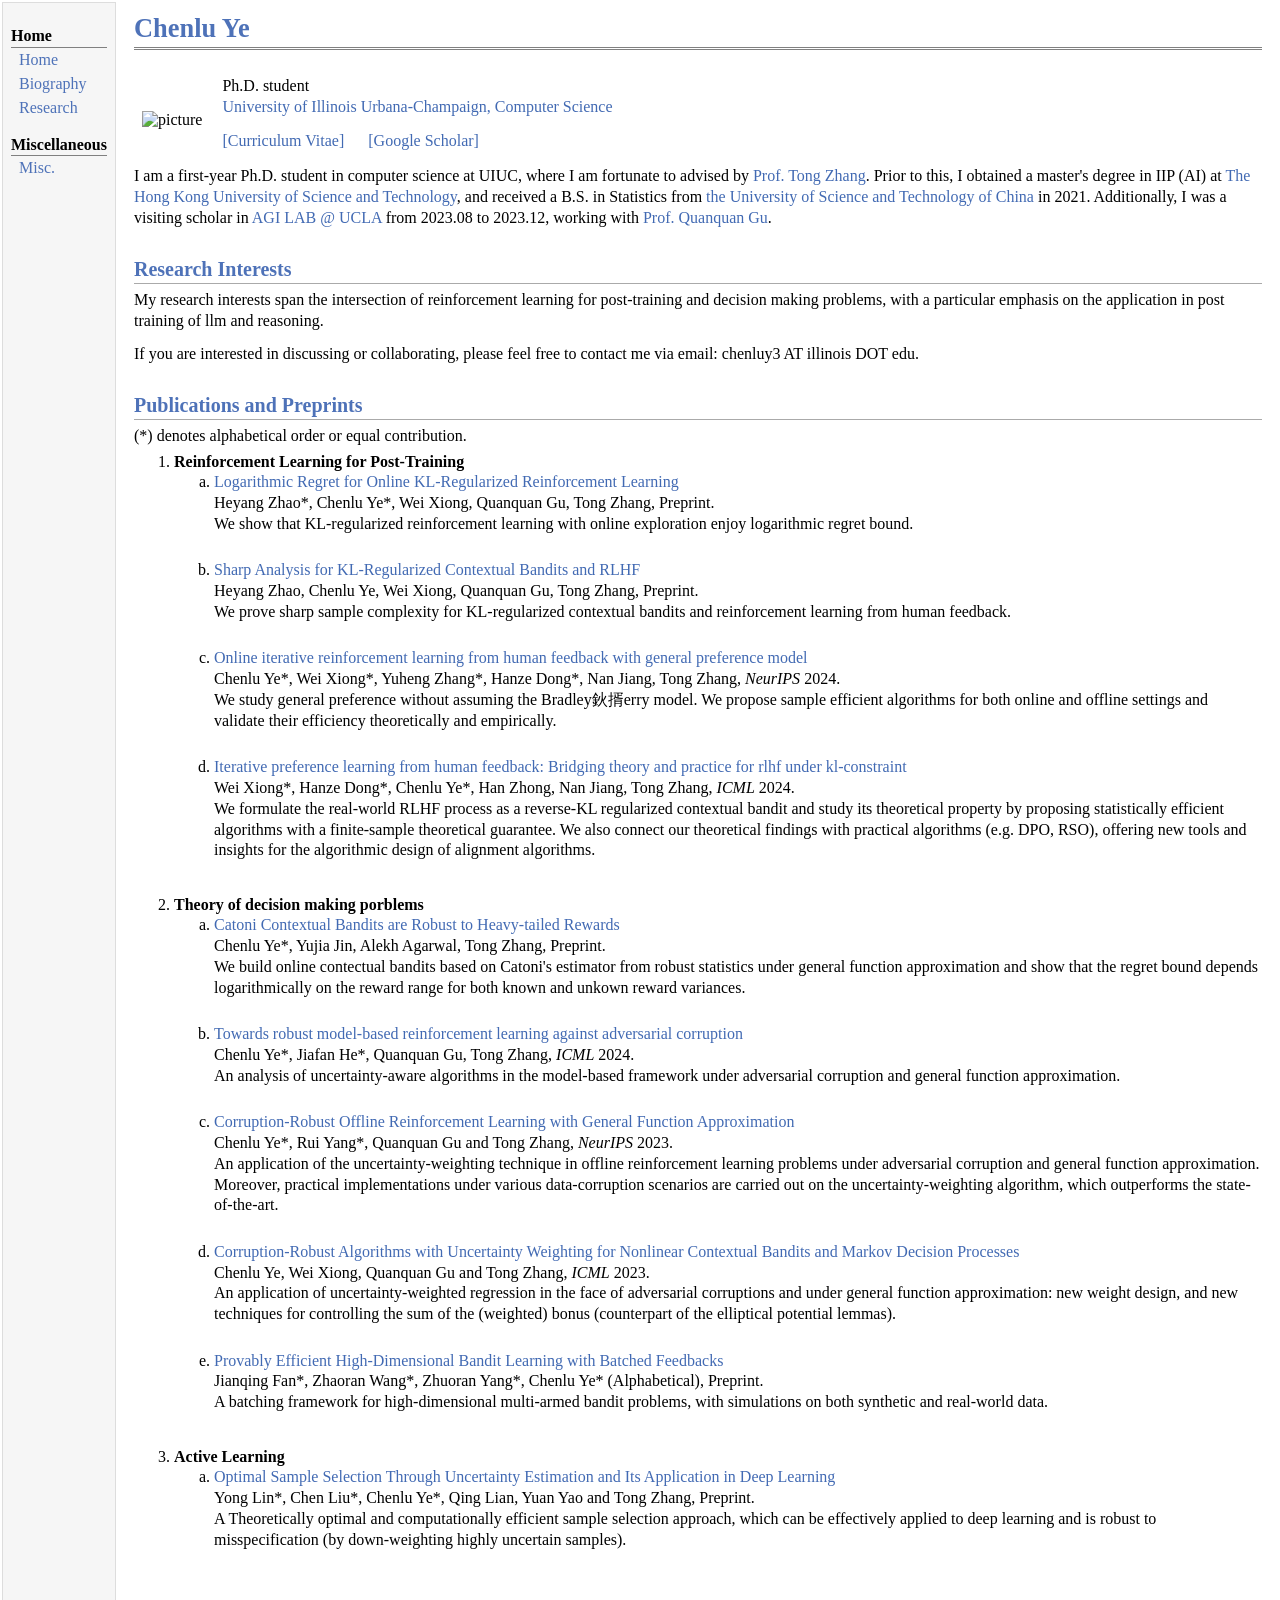
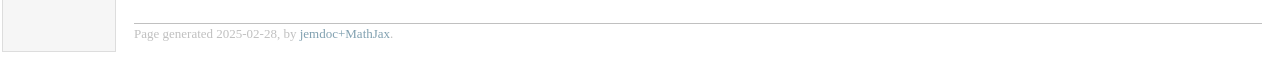
==== index.html @ 675229ad "Add files via upload" ====
<!DOCTYPE html PUBLIC "-//W3C//DTD XHTML 1.1//EN"
  "http://www.w3.org/TR/xhtml11/DTD/xhtml11.dtd">
<html xmlns="http://www.w3.org/1999/xhtml" xml:lang="en">
<head>
<meta name="generator" content="jemdoc, see http://jemdoc.jaboc.net/" />
<meta http-equiv="Content-Type" content="text/html;charset=GBK" />
<link rel="stylesheet" href="jemdoc.css" type="text/css" />
<title>Chenlu Ye</title>
</head>
<body>
<table summary="Table for page layout." id="tlayout">
<tr valign="top">
<td id="layout-menu">
<div class="menu-category">Home</div>
<div class="menu-item"><a href="index.html">Home</a></div>
<div class="menu-item"><a href="Bio.html">Biography</a></div>
<div class="menu-item"><a href="research.html">Research</a></div>
<div class="menu-category">Miscellaneous</div>
<div class="menu-item"><a href="Miscellaneous.html">Misc.</a></div>
</td>
<td id="layout-content">
<div id="toptitle">
<h1>Chenlu Ye</h1>
</div>
<table class="imgtable"><tr><td>
<img src="photo_ycl.jpeg" alt="picture" width="250px" height="250px" />&nbsp;</td>
<td align="left"><p>Ph.D. student<br />
<a href="https://siebelschool.illinois.edu/" target=&ldquo;blank&rdquo;>University of Illinois Urbana-Champaign, Computer Science</a><br /></p>
<p><a href="cv.pdf" onclick="javascript:urchinTracker('/downloads/cv.pdf');">[Curriculum Vitae]</a> &nbsp;&nbsp;&nbsp;&nbsp; <a href="https://scholar.google.com/citations?user=c8yK5XsAAAAJ&amp;hl=en" target=&ldquo;blank&rdquo;>[Google Scholar]</a></p>
</td></tr></table>
<p>I am a first-year Ph.D. student in computer science at UIUC, where I am fortunate to advised by <a href="http://tongzhang-ml.org/" target=&ldquo;blank&rdquo;>Prof. Tong Zhang</a>. Prior to this, I obtained a master's degree in IIP (AI) at <a href="https://hkust.edu.hk/" target=&ldquo;blank&rdquo;>The Hong Kong University of Science and Technology</a>, and received a B.S. in Statistics from <a href="https://en.ustc.edu.cn/" target=&ldquo;blank&rdquo;>the University of Science and Technology of China</a> in 2021. Additionally, I was a visiting scholar in <a href="https://www.uclaml.org/" target=&ldquo;blank&rdquo;>AGI LAB @ UCLA</a> from 2023.08 to 2023.12, working with <a href="https://web.cs.ucla.edu/~qgu/" target=&ldquo;blank&rdquo;>Prof. Quanquan Gu</a>.</p>
<h2>Research Interests</h2>
<p>My research interests span the intersection of reinforcement learning for post-training and decision making problems, with a particular emphasis on the application in post training of llm and reasoning.<br /></p>
<p>If you are interested in discussing or collaborating, please feel free to contact me via email: chenluy3 AT illinois DOT edu.</p>
<h2>Publications and Preprints</h2>
<p>(*) denotes alphabetical order or equal contribution.</p>
<ol>
<li><p><b>Reinforcement Learning for Post-Training</b></p>
<ol>
<li><p><a href="https://arxiv.org/pdf/2502.07460" target=&ldquo;blank&rdquo;>Logarithmic Regret for Online KL-Regularized Reinforcement Learning</a> <br />
Heyang Zhao*, Chenlu Ye*, Wei Xiong, Quanquan Gu, Tong Zhang, Preprint.<br /> 
We show that KL-regularized reinforcement learning with online exploration enjoy logarithmic regret bound. <br /><br /></p>
</li>
<li><p><a href="https://arxiv.org/pdf/2411.04625" target=&ldquo;blank&rdquo;>Sharp Analysis for KL-Regularized Contextual Bandits and RLHF</a> <br />
Heyang Zhao, Chenlu Ye, Wei Xiong, Quanquan Gu, Tong Zhang, Preprint.<br /> 
We prove sharp sample complexity for KL-regularized contextual bandits and reinforcement learning from human feedback. <br /><br /></p>
</li>
<li><p><a href="https://arxiv.org/abs/2402.07314" target=&ldquo;blank&rdquo;>Online iterative reinforcement learning from human feedback with general preference model</a> <br />
Chenlu Ye*, Wei Xiong*, Yuheng Zhang*, Hanze Dong*, Nan Jiang, Tong Zhang, <i>NeurIPS</i> 2024.<br /> 
We study general preference without assuming the Bradley–Terry model. We propose sample efficient algorithms for both online and offline settings and validate their
efficiency theoretically and empirically. <br /><br /></p>
</li>
<li><p><a href="https://arxiv.org/abs/2312.11456" target=&ldquo;blank&rdquo;>Iterative preference learning from human feedback: Bridging theory and practice for rlhf under kl-constraint</a> <br />
Wei Xiong*, Hanze Dong*, Chenlu Ye*, Han Zhong, Nan Jiang, Tong Zhang, <i>ICML</i> 2024.<br /> 
We formulate the real-world RLHF process as a reverse-KL regularized contextual bandit and study its theoretical property by proposing statistically efficient algorithms with 									
a finite-sample theoretical guarantee. We also connect our theoretical findings with practical algorithms (e.g. DPO, RSO), offering new tools and insights for the algorithmic 	
design of alignment algorithms.<br /><br /></p>
</li></ol>
</li>
<li><p><b>Theory of decision making porblems</b></p>
<ol>
<li><p><a href="https://arxiv.org/pdf/2502.02486" target=&ldquo;blank&rdquo;>Catoni Contextual Bandits are Robust to Heavy-tailed Rewards</a> <br />
Chenlu Ye*, Yujia Jin, Alekh Agarwal, Tong Zhang, Preprint.<br /> 
We build online contectual bandits based on Catoni's estimator from robust statistics under general function approximation and show that the regret bound depends 
logarithmically on the reward range for both known and unkown reward variances.<br /><br /></p>
</li>
<li><p><a href="https://arxiv.org/abs/2402.08991" target=&ldquo;blank&rdquo;>Towards robust model-based reinforcement learning against adversarial corruption</a> <br />
Chenlu Ye*, Jiafan He*, Quanquan Gu, Tong Zhang, <i>ICML</i> 2024.<br /> 
An analysis of uncertainty-aware algorithms in the model-based framework under adversarial corruption and general function approximation.<br /><br /></p>
</li>
<li><p><a href="https://arxiv.org/abs/2310.14550" target=&ldquo;blank&rdquo;>Corruption-Robust Offline Reinforcement Learning with General Function Approximation</a> <br />
Chenlu Ye*, Rui Yang*, Quanquan Gu and Tong Zhang, <i>NeurIPS</i> 2023.<br /> 
An application of the uncertainty-weighting technique in offline reinforcement learning problems under adversarial corruption and general function approximation. Moreover, 	
practical implementations under various data-corruption scenarios are carried out on the uncertainty-weighting algorithm, which outperforms the state-of-the-art.<br /><br /></p>
</li>
<li><p><a href="https://arxiv.org/abs/2212.05949" target=&ldquo;blank&rdquo;>Corruption-Robust Algorithms with Uncertainty Weighting for Nonlinear Contextual Bandits and Markov Decision Processes</a> <br />
Chenlu Ye, Wei Xiong, Quanquan Gu and Tong Zhang, <i>ICML</i> 2023.<br /> 
An application of uncertainty-weighted regression in the face of adversarial corruptions and under general function approximation: new weight design, and new techniques for 	
controlling the sum of the (weighted) bonus (counterpart of the elliptical potential lemmas).<br /><br /></p>
</li>
<li><p><a href="https://arxiv.org/abs/2311.13180" target=&ldquo;blank&rdquo;>Provably Efficient High-Dimensional Bandit Learning with Batched Feedbacks</a> <br />
Jianqing Fan*, Zhaoran Wang*, Zhuoran Yang*, Chenlu Ye* (Alphabetical), Preprint.<br /> 
A batching framework for high-dimensional multi-armed bandit problems, with simulations on both synthetic and real-world data.<br /><br /></p>
</li></ol>
</li>
<li><p><b>Active Learning</b></p>
<ol>
<li><p><a href="https://arxiv.org/abs/2309.02476" target=&ldquo;blank&rdquo;>Optimal Sample Selection Through Uncertainty Estimation and Its Application in Deep Learning</a> <br />
Yong Lin*, Chen Liu*, Chenlu Ye*, Qing Lian, Yuan Yao and Tong Zhang, Preprint.<br /> 
A Theoretically optimal and computationally efficient sample selection approach, which can be effectively applied to deep learning and is robust to misspecification (by
down-weighting highly uncertain samples).<br /><br /></p>
</li>
</ol>

</li>
</ol>
<div id="footer">
<div id="footer-text">
Page generated 2025-02-28, by <a href="https://github.com/wsshin/jemdoc_mathjax" target="blank">jemdoc+MathJax</a>.
</div>
</div>
</td>
</tr>
</table>
</body>
</html>
---- jemdoc.css ----
/* Default css file for jemdoc. */

table#tlayout {
    border: none;
    border-collapse: separate;
    background: white;
}

body {
	background: white;
	font-family: Georgia, serif;
	padding-bottom: 8px;
	margin: 0;
}

#layout-menu {
	background: #f6f6f6;
	border: 1px solid #dddddd;
	padding-top: 0.5em;
	padding-left: 8px;
	padding-right: 8px;
	font-size: 1.0em;
	width: auto;
	white-space: nowrap;
    text-align: left;
    vertical-align: top;
}

#layout-menu td {
	background: #f4f4f4;
    vertical-align: top;
}

#layout-content {
	padding-top: 0.0em;
	padding-left: 1.0em;
	padding-right: 1.0em;
    border: none;
    background: white;
    text-align: left;
    vertical-align: top;
}

#layout-menu a {
	line-height: 1.5em;
	margin-left: 0.5em;
}

tt {
    background: #ffffdd;
}

pre, tt {
	font-size: 90%;
	font-family: monaco, monospace;
}

a, a > tt {
	color: #426ab3;
	text-decoration: none;
}

a:hover {
	border-bottom: 1px gray dotted;
}

#layout-menu a.current:link, #layout-menu a.current:visited {
	color: #444693;
	border-bottom: 1px gray solid;
}
#layout-menu a:link, #layout-menu a:visited, #layout-menu a:hover {
	color: #4e72b8;
	text-decoration: none;
}
#layout-menu a:hover {
	text-decoration: none;
}

div.menu-category {
	border-bottom: 1px solid gray;
	margin-top: 0.8em;
	padding-top: 0.2em;
	padding-bottom: 0.1em;
	font-weight: bold;
}

div.menu-item {
	padding-left: 16px;
	text-indent: -16px;
}

div#toptitle {
	padding-bottom: 0.2em;
	margin-bottom: 1.5em;
	border-bottom: 3px double gray;
}

/* Reduce space if we begin the page with a title. */
div#toptitle + h2, div#toptitle + h3 {
	margin-top: -0.7em;
}

div#subtitle {
	margin-top: 0.0em;
	margin-bottom: 0.0em;
	padding-top: 0em;
	padding-bottom: 0.1em;
}

em {
	font-style: italic;
}

strong {
	font-weight: bold;
}


h1, h2, h3 {
	color: #4e72b8;
	margin-top: 0.7em;
	margin-bottom: 0.3em;
	padding-bottom: 0.2em;
	line-height: 1.0;
	padding-top: 0.5em;
	border-bottom: 1px solid #aaaaaa;
}

h1 {
	font-size: 165%;
}

h2 {
	padding-top: 0.8em;
	font-size: 125%;
}

h2 + h3 {
    padding-top: 0.2em;
}

h3 {
	font-size: 110%;
	border-bottom: none;
}

p {
	margin-top: 0.0em;
	margin-bottom: 0.8em;
	padding: 0;
	line-height: 1.3;
}

pre {
	padding: 0;
	margin: 0;
}

div#footer {
	font-size: small;
	border-top: 1px solid #c0c0c0;
	padding-top: 0.1em;
	margin-top: 4.0em;
	color: #c0c0c0;
}

div#footer a {
	color: #80a0b0;
}

div#footer-text {
	float: left;
	padding-bottom: 8px;
}

ul, ol, dl {
	margin-top: 0.2em;
	padding-top: 0;
	margin-bottom: 0.8em;
}

dt {
	margin-top: 0.5em;
	margin-bottom: 0;
}

dl {
	margin-left: 20px;
}

dd {
	color: #222222;
}

dd > *:first-child {
	margin-top: 0;
}

ul {
	list-style-position: outside;
	list-style-type: square;
}

p + ul, p + ol {
	margin-top: -0.5em;
}

li ul, li ol {
	margin-top: -0.3em;
}

ol {
	list-style-position: outside;
	list-style-type: decimal;
}

li p, dd p {
	margin-bottom: 0.3em;
}


ol ol {
	list-style-type: lower-alpha;
}

ol ol ol {
	list-style-type: lower-roman;
}

p + div.codeblock {
	margin-top: -0.6em;
}

div.codeblock, div.infoblock {
	margin-right: 0%;
	margin-top: 1.2em;
	margin-bottom: 1.3em;
}

div.blocktitle {
	font-weight: bold;
	color: #c63c26;
	margin-top: 1.2em;
	margin-bottom: 0.1em;
}

div.blockcontent {
	border: 1px solid silver;
	padding: 0.3em 0.5em;
}

div.infoblock > div.blockcontent {
	background: #ffffee;
}

div.blockcontent p + ul, div.blockcontent p + ol {
	margin-top: 0.4em;
}

div.infoblock p {
	margin-bottom: 0em;
}

div.infoblock li p, div.infoblock dd p {
	margin-bottom: 0.5em;
}

div.infoblock p + p {
	margin-top: 0.8em;
}

div.codeblock > div.blockcontent {
	background: #f6f6f6;
}

span.pycommand {
	color: #000070;
}

span.statement {
	color: #008800;
}
span.builtin {
	color: #000088;
}
span.special {
	color: #990000;
}
span.operator {
	color: #880000;
}
span.error {
	color: #aa0000;
}
span.comment, span.comment > *, span.string, span.string > * {
	color: #606060;
}

@media print {
	#layout-menu { display: none; }
}

#fwtitle {
	margin: 2px;
}

#fwtitle #toptitle {
	padding-left: 0.5em;
	margin-bottom: 0.5em;
}

#layout-content h1:first-child, #layout-content h2:first-child, #layout-content h3:first-child {
	margin-top: -0.7em;
}

div#toptitle h1, #layout-content div#toptitle h1 {
	margin-bottom: 0.0em;
	padding-bottom: 0.1em;
	padding-top: 0;
	margin-top: 0.5em;
	border-bottom: none;
}

img.eq {
	padding: 0;
	padding-left: 0.1em;
	padding-right: 0.1em;
	margin: 0;
}

img.eqwl {
	padding-left: 2em;
	padding-top: 0.6em;
	padding-bottom: 0.2em;
	margin: 0;
}

table {
    border: 2px solid black;
    border-collapse: collapse;
}

td {
    padding: 2px;
    padding-left: 0.5em;
    padding-right: 0.5em;
    text-align: center;
    border: 1px solid gray;
}

table + table {
    margin-top: 1em;
}

tr.heading {
    font-weight: bold;
    border-bottom: 2px solid black;
}

img {
    border: none;
}

table.imgtable, table.imgtable td {
    border: none;
    text-align: left;
}
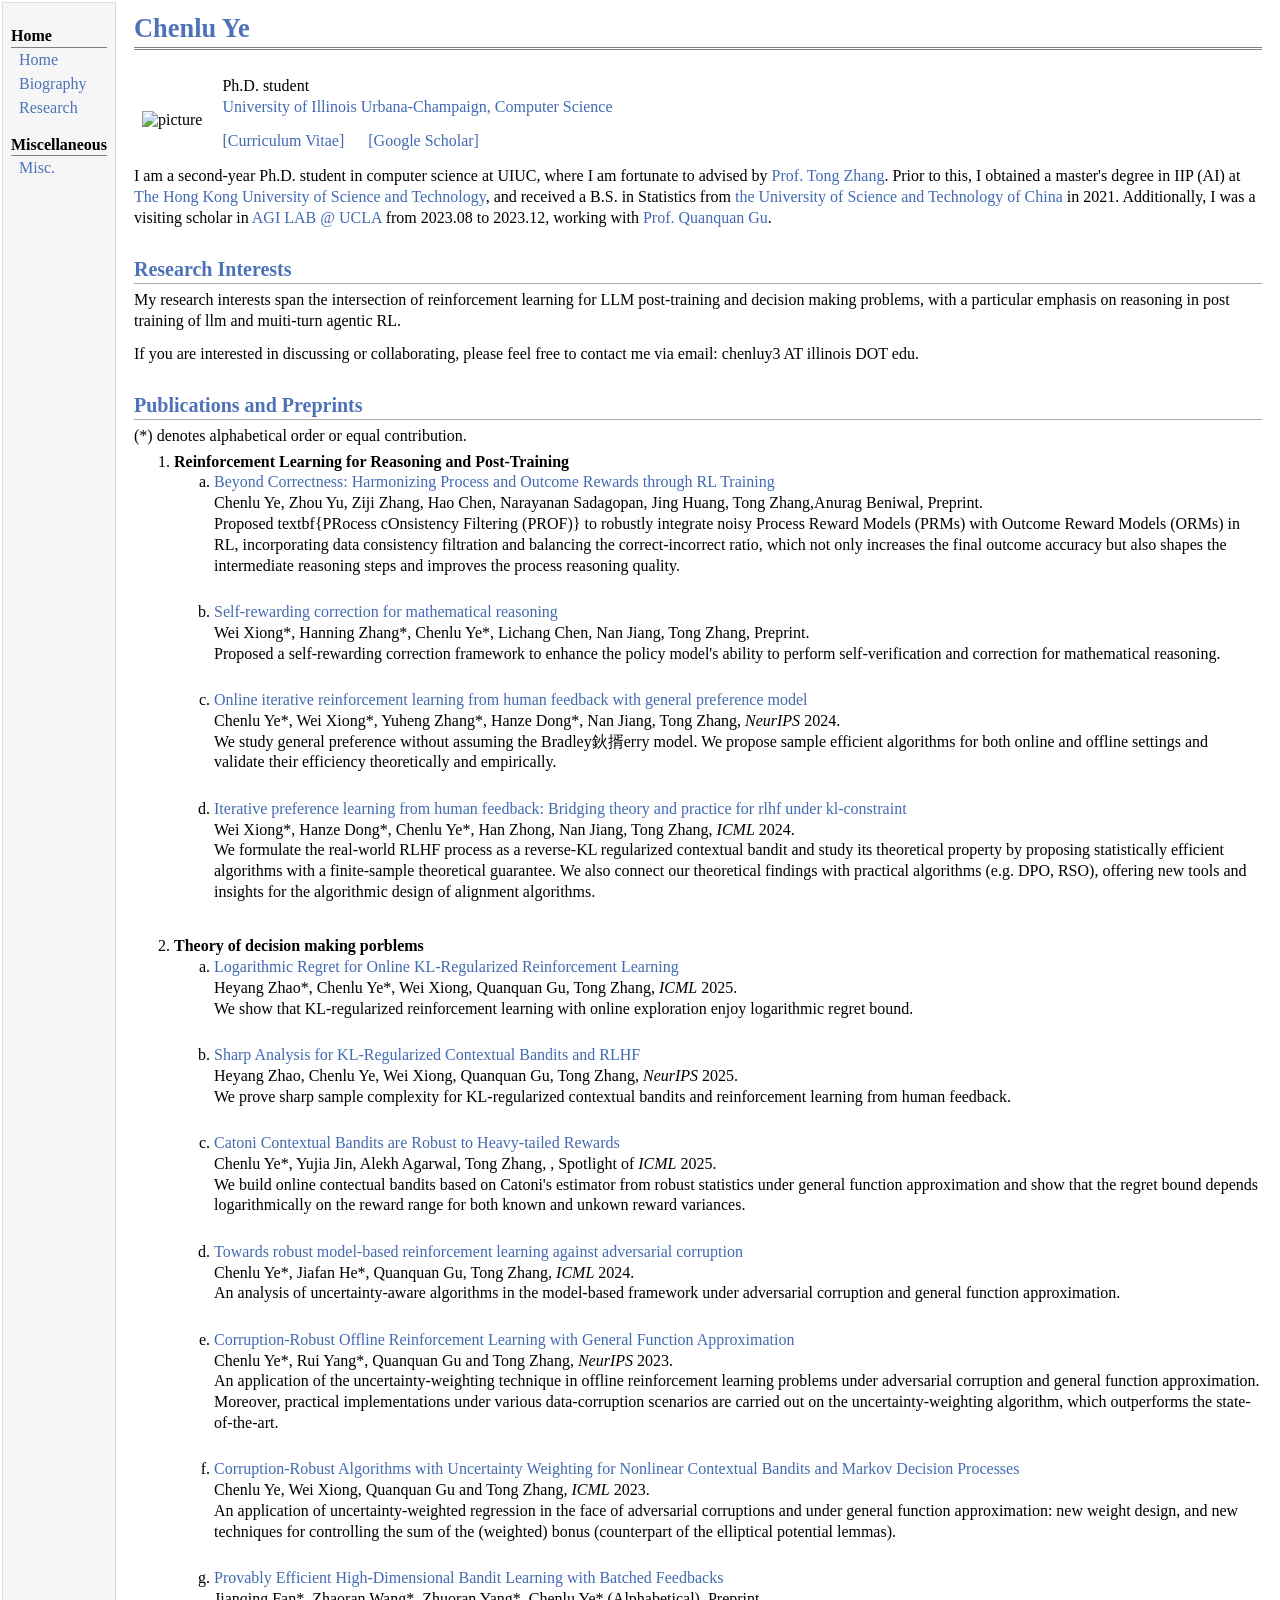
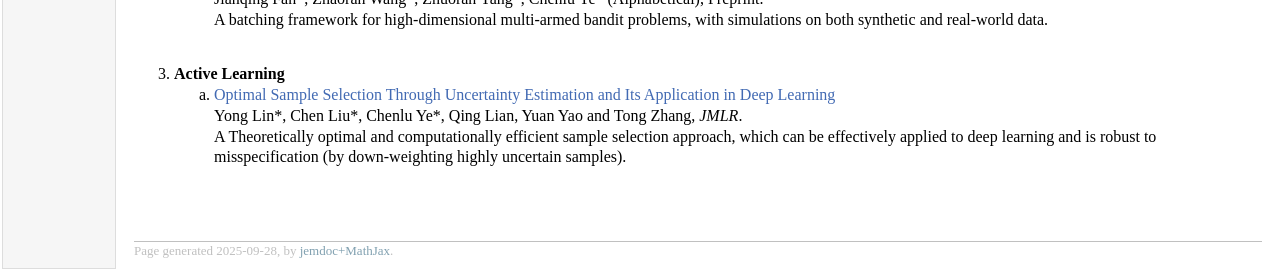
==== commit 1dade6f6: "Add files via upload" ====
--- a/index.html
+++ b/index.html
@@ -28,22 +28,24 @@
 <a href="https://siebelschool.illinois.edu/" target=&ldquo;blank&rdquo;>University of Illinois Urbana-Champaign, Computer Science</a><br /></p>
 <p><a href="cv.pdf" onclick="javascript:urchinTracker('/downloads/cv.pdf');">[Curriculum Vitae]</a> &nbsp;&nbsp;&nbsp;&nbsp; <a href="https://scholar.google.com/citations?user=c8yK5XsAAAAJ&amp;hl=en" target=&ldquo;blank&rdquo;>[Google Scholar]</a></p>
 </td></tr></table>
-<p>I am a first-year Ph.D. student in computer science at UIUC, where I am fortunate to advised by <a href="http://tongzhang-ml.org/" target=&ldquo;blank&rdquo;>Prof. Tong Zhang</a>. Prior to this, I obtained a master's degree in IIP (AI) at <a href="https://hkust.edu.hk/" target=&ldquo;blank&rdquo;>The Hong Kong University of Science and Technology</a>, and received a B.S. in Statistics from <a href="https://en.ustc.edu.cn/" target=&ldquo;blank&rdquo;>the University of Science and Technology of China</a> in 2021. Additionally, I was a visiting scholar in <a href="https://www.uclaml.org/" target=&ldquo;blank&rdquo;>AGI LAB @ UCLA</a> from 2023.08 to 2023.12, working with <a href="https://web.cs.ucla.edu/~qgu/" target=&ldquo;blank&rdquo;>Prof. Quanquan Gu</a>.</p>
+<p>I am a second-year Ph.D. student in computer science at UIUC, where I am fortunate to advised by <a href="http://tongzhang-ml.org/" target=&ldquo;blank&rdquo;>Prof. Tong Zhang</a>. Prior to this, I obtained a master's degree in IIP (AI) at <a href="https://hkust.edu.hk/" target=&ldquo;blank&rdquo;>The Hong Kong University of Science and Technology</a>, and received a B.S. in Statistics from <a href="https://en.ustc.edu.cn/" target=&ldquo;blank&rdquo;>the University of Science and Technology of China</a> in 2021. Additionally, I was a visiting scholar in <a href="https://www.uclaml.org/" target=&ldquo;blank&rdquo;>AGI LAB @ UCLA</a> from 2023.08 to 2023.12, working with <a href="https://web.cs.ucla.edu/~qgu/" target=&ldquo;blank&rdquo;>Prof. Quanquan Gu</a>.</p>
 <h2>Research Interests</h2>
-<p>My research interests span the intersection of reinforcement learning for post-training and decision making problems, with a particular emphasis on the application in post training of llm and reasoning.<br /></p>
+<p>My research interests span the intersection of reinforcement learning for LLM post-training and decision making problems, with a particular emphasis on reasoning in post training of llm and muiti-turn agentic RL.<br /></p>
 <p>If you are interested in discussing or collaborating, please feel free to contact me via email: chenluy3 AT illinois DOT edu.</p>
 <h2>Publications and Preprints</h2>
 <p>(*) denotes alphabetical order or equal contribution.</p>
 <ol>
-<li><p><b>Reinforcement Learning for Post-Training</b></p>
+<li><p><b>Reinforcement Learning for Reasoning and Post-Training</b></p>
 <ol>
-<li><p><a href="https://arxiv.org/pdf/2502.07460" target=&ldquo;blank&rdquo;>Logarithmic Regret for Online KL-Regularized Reinforcement Learning</a> <br />
-Heyang Zhao*, Chenlu Ye*, Wei Xiong, Quanquan Gu, Tong Zhang, Preprint.<br /> 
-We show that KL-regularized reinforcement learning with online exploration enjoy logarithmic regret bound. <br /><br /></p>
+<li><p><a href="https://arxiv.org/pdf/2509.03403" target=&ldquo;blank&rdquo;>Beyond Correctness: Harmonizing Process and Outcome Rewards through RL Training</a> <br />
+Chenlu Ye, Zhou Yu, Ziji Zhang, Hao Chen, Narayanan Sadagopan, Jing Huang, Tong Zhang,Anurag Beniwal, Preprint.<br /> 
+Proposed textbf{PRocess cOnsistency Filtering (PROF)} to robustly integrate noisy Process Reward Models (PRMs) with Outcome Reward Models (ORMs) in RL, incorporating data consistency filtration and balancing the correct-incorrect ratio, which not only increases the final outcome accuracy but also shapes the intermediate reasoning steps and improves the process reasoning quality.
+<br /><br /></p>
 </li>
-<li><p><a href="https://arxiv.org/pdf/2411.04625" target=&ldquo;blank&rdquo;>Sharp Analysis for KL-Regularized Contextual Bandits and RLHF</a> <br />
-Heyang Zhao, Chenlu Ye, Wei Xiong, Quanquan Gu, Tong Zhang, Preprint.<br /> 
-We prove sharp sample complexity for KL-regularized contextual bandits and reinforcement learning from human feedback. <br /><br /></p>
+<li><p><a href="https://arxiv.org/pdf/2502.19613" target=&ldquo;blank&rdquo;>Self-rewarding correction for mathematical reasoning</a> <br />
+Wei Xiong*, Hanning Zhang*, Chenlu Ye*, Lichang Chen, Nan Jiang, Tong Zhang, Preprint.<br /> 
+Proposed a self-rewarding correction framework to enhance the policy model's ability to perform self-verification and correction for mathematical reasoning.
+<br /><br /></p>
 </li>
 <li><p><a href="https://arxiv.org/abs/2402.07314" target=&ldquo;blank&rdquo;>Online iterative reinforcement learning from human feedback with general preference model</a> <br />
 Chenlu Ye*, Wei Xiong*, Yuheng Zhang*, Hanze Dong*, Nan Jiang, Tong Zhang, <i>NeurIPS</i> 2024.<br /> 
@@ -59,8 +61,16 @@
 </li>
 <li><p><b>Theory of decision making porblems</b></p>
 <ol>
+<li><p><a href="https://arxiv.org/pdf/2502.07460" target=&ldquo;blank&rdquo;>Logarithmic Regret for Online KL-Regularized Reinforcement Learning</a> <br />
+Heyang Zhao*, Chenlu Ye*, Wei Xiong, Quanquan Gu, Tong Zhang, <i>ICML</i> 2025.<br /> 
+We show that KL-regularized reinforcement learning with online exploration enjoy logarithmic regret bound. <br /><br /></p>
+</li>
+<li><p><a href="https://arxiv.org/pdf/2411.04625" target=&ldquo;blank&rdquo;>Sharp Analysis for KL-Regularized Contextual Bandits and RLHF</a> <br />
+Heyang Zhao, Chenlu Ye, Wei Xiong, Quanquan Gu, Tong Zhang, <i>NeurIPS</i> 2025.<br /> 
+We prove sharp sample complexity for KL-regularized contextual bandits and reinforcement learning from human feedback. <br /><br /></p>
+</li>
 <li><p><a href="https://arxiv.org/pdf/2502.02486" target=&ldquo;blank&rdquo;>Catoni Contextual Bandits are Robust to Heavy-tailed Rewards</a> <br />
-Chenlu Ye*, Yujia Jin, Alekh Agarwal, Tong Zhang, Preprint.<br /> 
+Chenlu Ye*, Yujia Jin, Alekh Agarwal, Tong Zhang, , Spotlight of <i>ICML</i> 2025.<br /> 
 We build online contectual bandits based on Catoni's estimator from robust statistics under general function approximation and show that the regret bound depends 
 logarithmically on the reward range for both known and unkown reward variances.<br /><br /></p>
 </li>
@@ -86,7 +96,7 @@
 <li><p><b>Active Learning</b></p>
 <ol>
 <li><p><a href="https://arxiv.org/abs/2309.02476" target=&ldquo;blank&rdquo;>Optimal Sample Selection Through Uncertainty Estimation and Its Application in Deep Learning</a> <br />
-Yong Lin*, Chen Liu*, Chenlu Ye*, Qing Lian, Yuan Yao and Tong Zhang, Preprint.<br /> 
+Yong Lin*, Chen Liu*, Chenlu Ye*, Qing Lian, Yuan Yao and Tong Zhang, <i>JMLR</i>.<br /> 
 A Theoretically optimal and computationally efficient sample selection approach, which can be effectively applied to deep learning and is robust to misspecification (by
 down-weighting highly uncertain samples).<br /><br /></p>
 </li>
@@ -96,7 +106,7 @@
 </ol>
 <div id="footer">
 <div id="footer-text">
-Page generated 2025-02-28, by <a href="https://github.com/wsshin/jemdoc_mathjax" target="blank">jemdoc+MathJax</a>.
+Page generated 2025-09-28, by <a href="https://github.com/wsshin/jemdoc_mathjax" target="blank">jemdoc+MathJax</a>.
 </div>
 </div>
 </td>
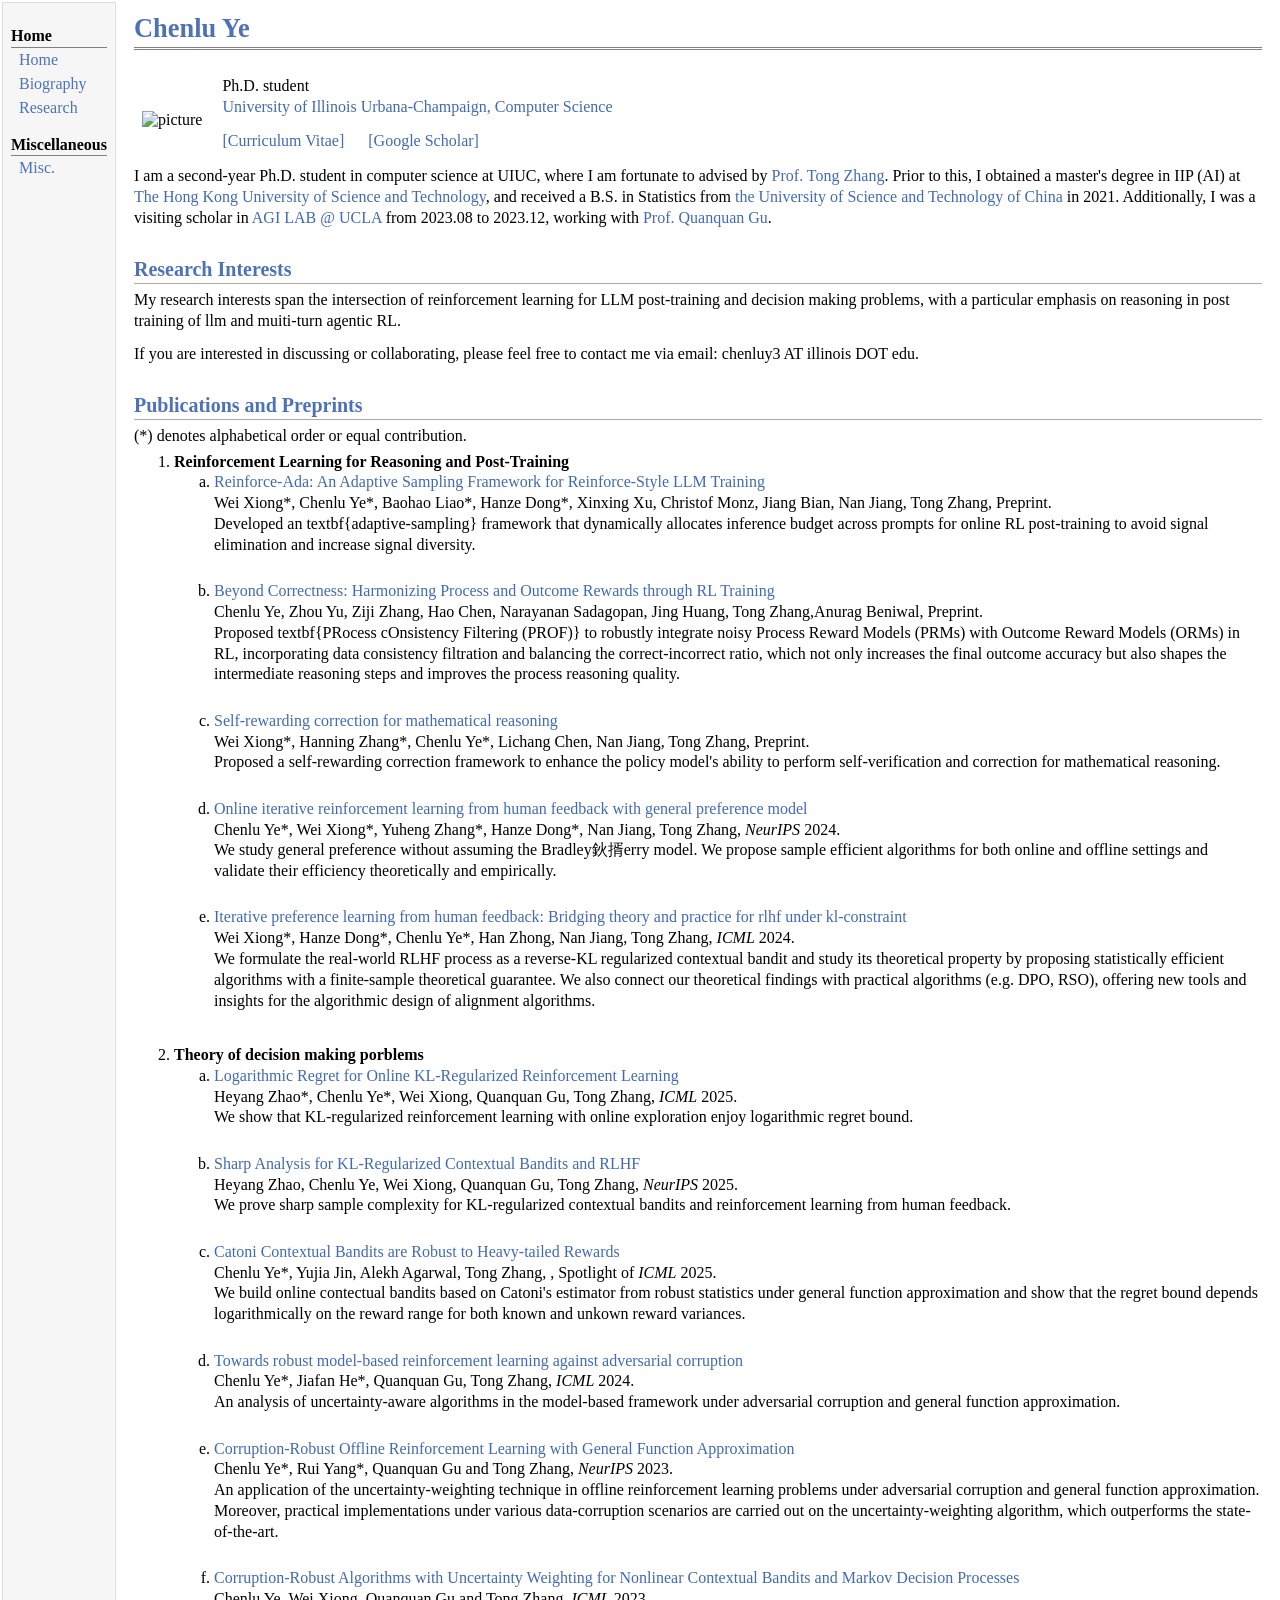
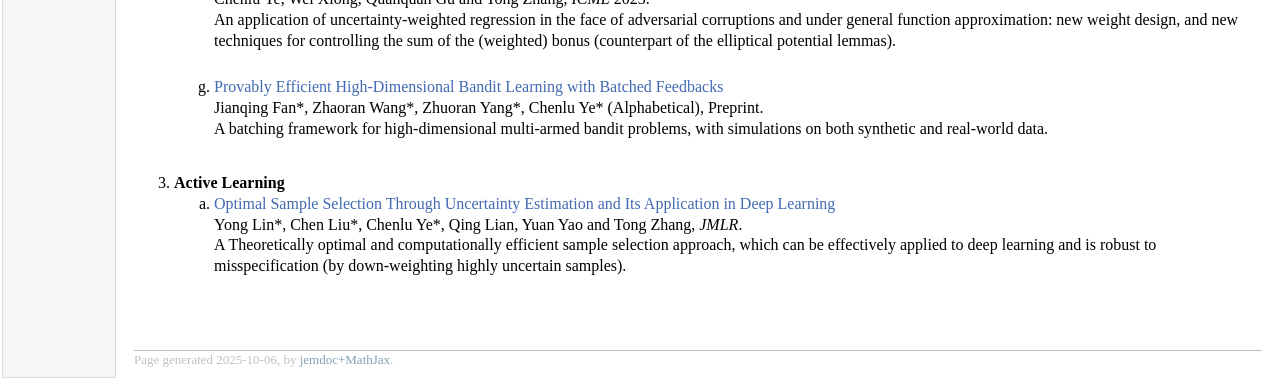
==== commit 0ff4a092: "Add files via upload" ====
--- a/index.html
+++ b/index.html
@@ -37,6 +37,11 @@
 <ol>
 <li><p><b>Reinforcement Learning for Reasoning and Post-Training</b></p>
 <ol>
+<li><p><a href="https://github.com/RLHFlow/Reinforce-Ada/blob/main/README.md" target=&ldquo;blank&rdquo;>Reinforce-Ada: An Adaptive Sampling Framework for Reinforce-Style LLM Training</a> <br />
+Wei Xiong*, Chenlu Ye*, Baohao Liao*, Hanze Dong*, Xinxing Xu, Christof Monz, Jiang Bian, Nan Jiang, Tong Zhang, Preprint.<br /> 
+Developed an textbf{adaptive-sampling} framework that dynamically allocates inference budget across prompts for online RL post-training to avoid signal elimination and increase signal diversity.
+<br /><br /></p>
+</li>
 <li><p><a href="https://arxiv.org/pdf/2509.03403" target=&ldquo;blank&rdquo;>Beyond Correctness: Harmonizing Process and Outcome Rewards through RL Training</a> <br />
 Chenlu Ye, Zhou Yu, Ziji Zhang, Hao Chen, Narayanan Sadagopan, Jing Huang, Tong Zhang,Anurag Beniwal, Preprint.<br /> 
 Proposed textbf{PRocess cOnsistency Filtering (PROF)} to robustly integrate noisy Process Reward Models (PRMs) with Outcome Reward Models (ORMs) in RL, incorporating data consistency filtration and balancing the correct-incorrect ratio, which not only increases the final outcome accuracy but also shapes the intermediate reasoning steps and improves the process reasoning quality.
@@ -106,7 +111,7 @@
 </ol>
 <div id="footer">
 <div id="footer-text">
-Page generated 2025-09-28, by <a href="https://github.com/wsshin/jemdoc_mathjax" target="blank">jemdoc+MathJax</a>.
+Page generated 2025-10-06, by <a href="https://github.com/wsshin/jemdoc_mathjax" target="blank">jemdoc+MathJax</a>.
 </div>
 </div>
 </td>
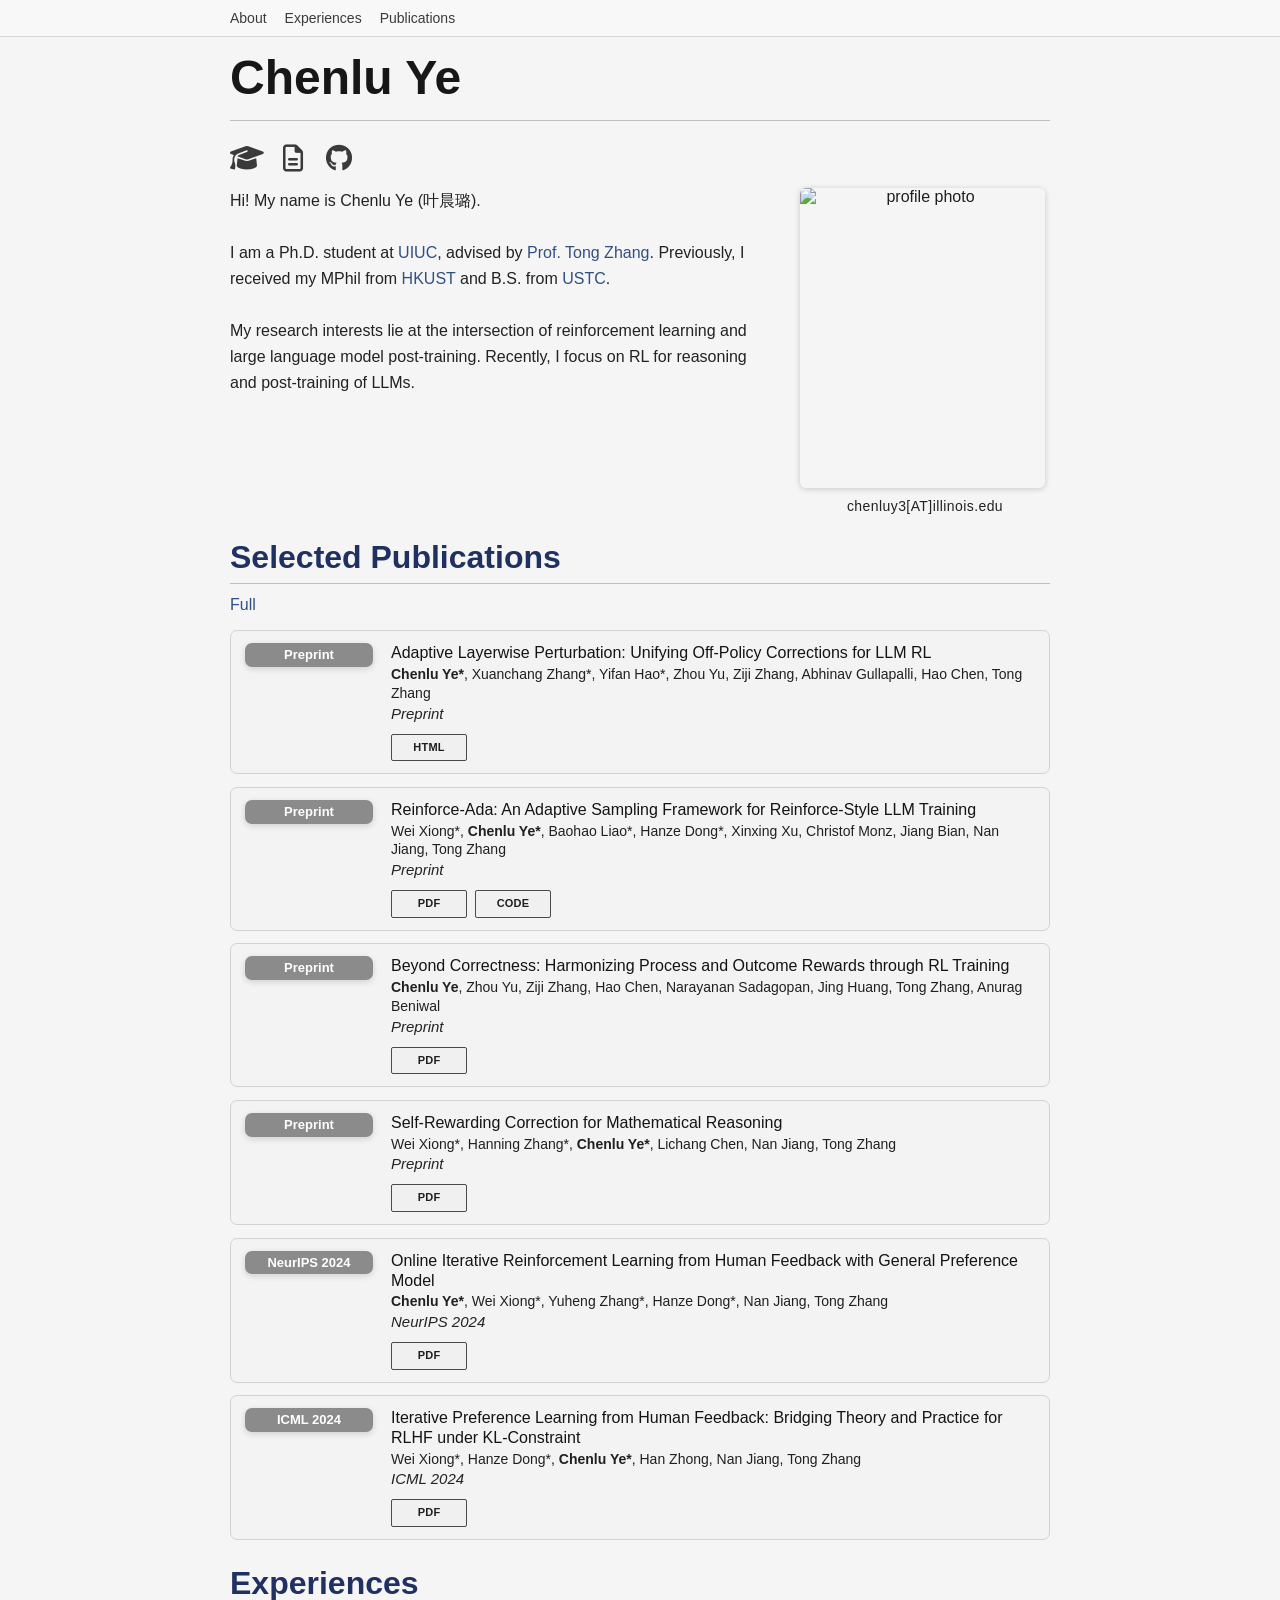
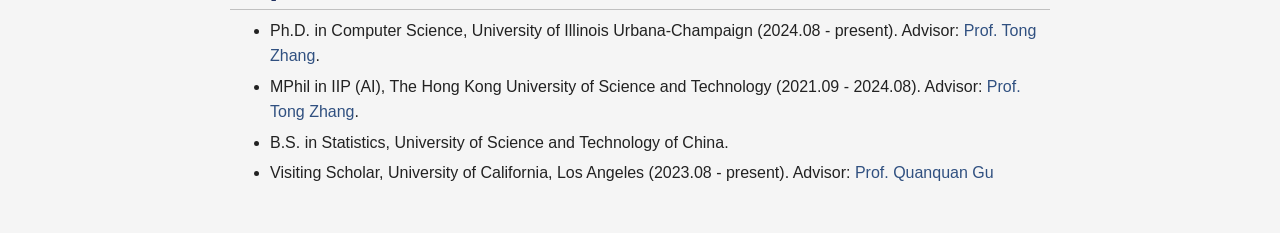
==== commit 4aa897e4: "Add files via upload" ====
--- a/index.html
+++ b/index.html
@@ -3,119 +3,60 @@
 <html xmlns="http://www.w3.org/1999/xhtml" xml:lang="en">
 <head>
 <meta name="generator" content="jemdoc, see http://jemdoc.jaboc.net/" />
-<meta http-equiv="Content-Type" content="text/html;charset=GBK" />
+<meta http-equiv="Content-Type" content="text/html;charset=utf-8" />
 <link rel="stylesheet" href="jemdoc.css" type="text/css" />
+<link rel="stylesheet" href="jacob.css" type="text/css" />
+<link rel="stylesheet" href="https://cdn.jsdelivr.net/npm/academicons@1.9.4/css/academicons.min.css" />
+<link rel="stylesheet" href="https://cdnjs.cloudflare.com/ajax/libs/font-awesome/6.7.2/css/all.min.css" />
 <title>Chenlu Ye</title>
 </head>
 <body>
-<table summary="Table for page layout." id="tlayout">
-<tr valign="top">
-<td id="layout-menu">
-<div class="menu-category">Home</div>
-<div class="menu-item"><a href="index.html">Home</a></div>
-<div class="menu-item"><a href="Bio.html">Biography</a></div>
-<div class="menu-item"><a href="research.html">Research</a></div>
-<div class="menu-category">Miscellaneous</div>
-<div class="menu-item"><a href="Miscellaneous.html">Misc.</a></div>
-</td>
-<td id="layout-content">
+<script type="text/javascript">
+var _gaq = _gaq || [];
+_gaq.push(['_setAccount', 'UA-2725246-3']);
+_gaq.push(['_trackPageview']);
+(function() {
+ var ga = document.createElement('script'); ga.type =
+ 'text/javascript'; ga.async = true;
+ ga.src = ('https:' == document.location.protocol ? 'https://ssl'
+   : 'http://www') + '.google-analytics.com/ga.js';
+ var s = document.getElementsByTagName('script')[0];
+ s.parentNode.insertBefore(ga, s);
+ })();
+</script>
+<div class="global-topbar">
+  <div class="global-topbar-inner">
+    <a href="index.html">About</a>
+    <a href="index.html#experiences">Experiences</a>
+    <a href="Research.html">Publications</a>
+  </div>
+</div>
+<div id="layout-content">
 <div id="toptitle">
 <h1>Chenlu Ye</h1>
 </div>
-<table class="imgtable"><tr><td>
-<img src="photo_ycl.jpeg" alt="picture" width="250px" height="250px" />&nbsp;</td>
-<td align="left"><p>Ph.D. student<br />
-<a href="https://siebelschool.illinois.edu/" target=&ldquo;blank&rdquo;>University of Illinois Urbana-Champaign, Computer Science</a><br /></p>
-<p><a href="cv.pdf" onclick="javascript:urchinTracker('/downloads/cv.pdf');">[Curriculum Vitae]</a> &nbsp;&nbsp;&nbsp;&nbsp; <a href="https://scholar.google.com/citations?user=c8yK5XsAAAAJ&amp;hl=en" target=&ldquo;blank&rdquo;>[Google Scholar]</a></p>
-</td></tr></table>
-<p>I am a second-year Ph.D. student in computer science at UIUC, where I am fortunate to advised by <a href="http://tongzhang-ml.org/" target=&ldquo;blank&rdquo;>Prof. Tong Zhang</a>. Prior to this, I obtained a master's degree in IIP (AI) at <a href="https://hkust.edu.hk/" target=&ldquo;blank&rdquo;>The Hong Kong University of Science and Technology</a>, and received a B.S. in Statistics from <a href="https://en.ustc.edu.cn/" target=&ldquo;blank&rdquo;>the University of Science and Technology of China</a> in 2021. Additionally, I was a visiting scholar in <a href="https://www.uclaml.org/" target=&ldquo;blank&rdquo;>AGI LAB @ UCLA</a> from 2023.08 to 2023.12, working with <a href="https://web.cs.ucla.edu/~qgu/" target=&ldquo;blank&rdquo;>Prof. Quanquan Gu</a>.</p>
-<h2>Research Interests</h2>
-<p>My research interests span the intersection of reinforcement learning for LLM post-training and decision making problems, with a particular emphasis on reasoning in post training of llm and muiti-turn agentic RL.<br /></p>
-<p>If you are interested in discussing or collaborating, please feel free to contact me via email: chenluy3 AT illinois DOT edu.</p>
-<h2>Publications and Preprints</h2>
-<p>(*) denotes alphabetical order or equal contribution.</p>
-<ol>
-<li><p><b>Reinforcement Learning for Reasoning and Post-Training</b></p>
-<ol>
-<li><p><a href="https://github.com/RLHFlow/Reinforce-Ada/blob/main/README.md" target=&ldquo;blank&rdquo;>Reinforce-Ada: An Adaptive Sampling Framework for Reinforce-Style LLM Training</a> <br />
-Wei Xiong*, Chenlu Ye*, Baohao Liao*, Hanze Dong*, Xinxing Xu, Christof Monz, Jiang Bian, Nan Jiang, Tong Zhang, Preprint.<br /> 
-Developed an textbf{adaptive-sampling} framework that dynamically allocates inference budget across prompts for online RL post-training to avoid signal elimination and increase signal diversity.
-<br /><br /></p>
+<p><div class="name-links"><a href="https://scholar.google.com/citations?user=c8yK5XsAAAAJ&hl=en" target="blank" title="Google Scholar"><i class="fa-solid fa-graduation-cap"></i></a><a href="cv.pdf" target="blank" title="CV"><i class="fa-regular fa-file-lines"></i></a><a href="https://github.com/Chenluye99" target="blank" title="GitHub"><i class="fa-brands fa-github"></i></a></div></p>
+<p><div class="intro-grid"><div class="intro-text">Hi! My name is Chenlu Ye (叶晨璐).<br /><br />I am a Ph.D. student at <a href="https://siebelschool.illinois.edu/" target="blank">UIUC</a>, advised by <a href="http://tongzhang-ml.org/" target="blank">Prof. Tong Zhang</a>. Previously, I received my MPhil from <a href="https://hkust.edu.hk/" target="blank">HKUST</a> and B.S. from <a href="https://en.ustc.edu.cn/" target="blank">USTC</a>.<br /><br />My research interests lie at the intersection of reinforcement learning and large language model post-training. Recently, I focus on RL for reasoning and post-training of LLMs.</div><div class="intro-side"><img class="profile-pic" src="photo_ycl.jpeg" alt="profile photo" /><div class="intro-side-email">chenluy3[AT]illinois.edu</div></div></div></p>
+<h2>Selected Publications</h2>
+<p><a href="Research.html" target=&ldquo;blank&rdquo;>Full</a></p>
+<p><span class="pub-card"><span class="pub-badge">Preprint</span><span class="pub-main"><span class="pub-title">Adaptive Layerwise Perturbation: Unifying Off-Policy Corrections for LLM RL</span><span class="pub-authors"><strong>Chenlu Ye*</strong>, Xuanchang Zhang*, Yifan Hao*, Zhou Yu, Ziji Zhang, Abhinav Gullapalli, Hao Chen, Tong Zhang</span><span class="pub-venue"><em>Preprint</em></span><span class="pub-links"><a class="pub-btn" href="https://beneficial-curiosity-d98.notion.site/Adaptive-Layerwise-Perturbation-Unifying-Off-Policy-Corrections-for-LLM-RL-304bb76884bb80038347d7479272ad8e" target="blank">HTML</a></span></span></span></p>
+<p><span class="pub-card"><span class="pub-badge">Preprint</span><span class="pub-main"><span class="pub-title">Reinforce-Ada: An Adaptive Sampling Framework for Reinforce-Style LLM Training</span><span class="pub-authors">Wei Xiong*, <strong>Chenlu Ye*</strong>, Baohao Liao*, Hanze Dong*, Xinxing Xu, Christof Monz, Jiang Bian, Nan Jiang, Tong Zhang</span><span class="pub-venue"><em>Preprint</em></span><span class="pub-links"><a class="pub-btn" href="https://arxiv.org/pdf/2510.04996" target="blank">PDF</a><a class="pub-btn" href="https://github.com/RLHFlow/Reinforce-Ada" target="blank">Code</a></span></span></span></p>
+<p><span class="pub-card"><span class="pub-badge">Preprint</span><span class="pub-main"><span class="pub-title">Beyond Correctness: Harmonizing Process and Outcome Rewards through RL Training</span><span class="pub-authors"><strong>Chenlu Ye</strong>, Zhou Yu, Ziji Zhang, Hao Chen, Narayanan Sadagopan, Jing Huang, Tong Zhang, Anurag Beniwal</span><span class="pub-venue"><em>Preprint</em></span><span class="pub-links"><a class="pub-btn" href="https://arxiv.org/pdf/2509.03403" target="blank">PDF</a></span></span></span></p>
+<p><span class="pub-card"><span class="pub-badge">Preprint</span><span class="pub-main"><span class="pub-title">Self-Rewarding Correction for Mathematical Reasoning</span><span class="pub-authors">Wei Xiong*, Hanning Zhang*, <strong>Chenlu Ye*</strong>, Lichang Chen, Nan Jiang, Tong Zhang</span><span class="pub-venue"><em>Preprint</em></span><span class="pub-links"><a class="pub-btn" href="https://arxiv.org/pdf/2502.19613" target="blank">PDF</a></span></span></span></p>
+<p><span class="pub-card"><span class="pub-badge">NeurIPS 2024</span><span class="pub-main"><span class="pub-title">Online Iterative Reinforcement Learning from Human Feedback with General Preference Model</span><span class="pub-authors"><strong>Chenlu Ye*</strong>, Wei Xiong*, Yuheng Zhang*, Hanze Dong*, Nan Jiang, Tong Zhang</span><span class="pub-venue"><em>NeurIPS 2024</em></span><span class="pub-links"><a class="pub-btn" href="https://arxiv.org/abs/2402.07314" target="blank">PDF</a></span></span></span></p>
+<p><span class="pub-card"><span class="pub-badge">ICML 2024</span><span class="pub-main"><span class="pub-title">Iterative Preference Learning from Human Feedback: Bridging Theory and Practice for RLHF under KL-Constraint</span><span class="pub-authors">Wei Xiong*, Hanze Dong*, <strong>Chenlu Ye*</strong>, Han Zhong, Nan Jiang, Tong Zhang</span><span class="pub-venue"><em>ICML 2024</em></span><span class="pub-links"><a class="pub-btn" href="https://arxiv.org/abs/2312.11456" target="blank">PDF</a></span></span></span></p>
+<p><a id="experiences"></a></p>
+<h2>Experiences</h2>
+<ul>
+<li><p>Ph.D. in Computer Science, University of Illinois Urbana-Champaign (2024.08 - present). Advisor: <a href="http://tongzhang-ml.org/" target=&ldquo;blank&rdquo;>Prof. Tong Zhang</a>.</p>
 </li>
-<li><p><a href="https://arxiv.org/pdf/2509.03403" target=&ldquo;blank&rdquo;>Beyond Correctness: Harmonizing Process and Outcome Rewards through RL Training</a> <br />
-Chenlu Ye, Zhou Yu, Ziji Zhang, Hao Chen, Narayanan Sadagopan, Jing Huang, Tong Zhang,Anurag Beniwal, Preprint.<br /> 
-Proposed textbf{PRocess cOnsistency Filtering (PROF)} to robustly integrate noisy Process Reward Models (PRMs) with Outcome Reward Models (ORMs) in RL, incorporating data consistency filtration and balancing the correct-incorrect ratio, which not only increases the final outcome accuracy but also shapes the intermediate reasoning steps and improves the process reasoning quality.
-<br /><br /></p>
+<li><p>MPhil in IIP (AI), The Hong Kong University of Science and Technology (2021.09 - 2024.08). Advisor: <a href="http://tongzhang-ml.org/" target=&ldquo;blank&rdquo;>Prof. Tong Zhang</a>.</p>
 </li>
-<li><p><a href="https://arxiv.org/pdf/2502.19613" target=&ldquo;blank&rdquo;>Self-rewarding correction for mathematical reasoning</a> <br />
-Wei Xiong*, Hanning Zhang*, Chenlu Ye*, Lichang Chen, Nan Jiang, Tong Zhang, Preprint.<br /> 
-Proposed a self-rewarding correction framework to enhance the policy model's ability to perform self-verification and correction for mathematical reasoning.
-<br /><br /></p>
+<li><p>B.S. in Statistics, University of Science and Technology of China.</p>
 </li>
-<li><p><a href="https://arxiv.org/abs/2402.07314" target=&ldquo;blank&rdquo;>Online iterative reinforcement learning from human feedback with general preference model</a> <br />
-Chenlu Ye*, Wei Xiong*, Yuheng Zhang*, Hanze Dong*, Nan Jiang, Tong Zhang, <i>NeurIPS</i> 2024.<br /> 
-We study general preference without assuming the Bradley–Terry model. We propose sample efficient algorithms for both online and offline settings and validate their
-efficiency theoretically and empirically. <br /><br /></p>
+<li><p>Visiting Scholar, University of California, Los Angeles (2023.08 - present). Advisor: <a href="https://web.cs.ucla.edu/~qgu/" target=&ldquo;blank&rdquo;>Prof. Quanquan Gu</a></p>
 </li>
-<li><p><a href="https://arxiv.org/abs/2312.11456" target=&ldquo;blank&rdquo;>Iterative preference learning from human feedback: Bridging theory and practice for rlhf under kl-constraint</a> <br />
-Wei Xiong*, Hanze Dong*, Chenlu Ye*, Han Zhong, Nan Jiang, Tong Zhang, <i>ICML</i> 2024.<br /> 
-We formulate the real-world RLHF process as a reverse-KL regularized contextual bandit and study its theoretical property by proposing statistically efficient algorithms with 									
-a finite-sample theoretical guarantee. We also connect our theoretical findings with practical algorithms (e.g. DPO, RSO), offering new tools and insights for the algorithmic 	
-design of alignment algorithms.<br /><br /></p>
-</li></ol>
-</li>
-<li><p><b>Theory of decision making porblems</b></p>
-<ol>
-<li><p><a href="https://arxiv.org/pdf/2502.07460" target=&ldquo;blank&rdquo;>Logarithmic Regret for Online KL-Regularized Reinforcement Learning</a> <br />
-Heyang Zhao*, Chenlu Ye*, Wei Xiong, Quanquan Gu, Tong Zhang, <i>ICML</i> 2025.<br /> 
-We show that KL-regularized reinforcement learning with online exploration enjoy logarithmic regret bound. <br /><br /></p>
-</li>
-<li><p><a href="https://arxiv.org/pdf/2411.04625" target=&ldquo;blank&rdquo;>Sharp Analysis for KL-Regularized Contextual Bandits and RLHF</a> <br />
-Heyang Zhao, Chenlu Ye, Wei Xiong, Quanquan Gu, Tong Zhang, <i>NeurIPS</i> 2025.<br /> 
-We prove sharp sample complexity for KL-regularized contextual bandits and reinforcement learning from human feedback. <br /><br /></p>
-</li>
-<li><p><a href="https://arxiv.org/pdf/2502.02486" target=&ldquo;blank&rdquo;>Catoni Contextual Bandits are Robust to Heavy-tailed Rewards</a> <br />
-Chenlu Ye*, Yujia Jin, Alekh Agarwal, Tong Zhang, , Spotlight of <i>ICML</i> 2025.<br /> 
-We build online contectual bandits based on Catoni's estimator from robust statistics under general function approximation and show that the regret bound depends 
-logarithmically on the reward range for both known and unkown reward variances.<br /><br /></p>
-</li>
-<li><p><a href="https://arxiv.org/abs/2402.08991" target=&ldquo;blank&rdquo;>Towards robust model-based reinforcement learning against adversarial corruption</a> <br />
-Chenlu Ye*, Jiafan He*, Quanquan Gu, Tong Zhang, <i>ICML</i> 2024.<br /> 
-An analysis of uncertainty-aware algorithms in the model-based framework under adversarial corruption and general function approximation.<br /><br /></p>
-</li>
-<li><p><a href="https://arxiv.org/abs/2310.14550" target=&ldquo;blank&rdquo;>Corruption-Robust Offline Reinforcement Learning with General Function Approximation</a> <br />
-Chenlu Ye*, Rui Yang*, Quanquan Gu and Tong Zhang, <i>NeurIPS</i> 2023.<br /> 
-An application of the uncertainty-weighting technique in offline reinforcement learning problems under adversarial corruption and general function approximation. Moreover, 	
-practical implementations under various data-corruption scenarios are carried out on the uncertainty-weighting algorithm, which outperforms the state-of-the-art.<br /><br /></p>
-</li>
-<li><p><a href="https://arxiv.org/abs/2212.05949" target=&ldquo;blank&rdquo;>Corruption-Robust Algorithms with Uncertainty Weighting for Nonlinear Contextual Bandits and Markov Decision Processes</a> <br />
-Chenlu Ye, Wei Xiong, Quanquan Gu and Tong Zhang, <i>ICML</i> 2023.<br /> 
-An application of uncertainty-weighted regression in the face of adversarial corruptions and under general function approximation: new weight design, and new techniques for 	
-controlling the sum of the (weighted) bonus (counterpart of the elliptical potential lemmas).<br /><br /></p>
-</li>
-<li><p><a href="https://arxiv.org/abs/2311.13180" target=&ldquo;blank&rdquo;>Provably Efficient High-Dimensional Bandit Learning with Batched Feedbacks</a> <br />
-Jianqing Fan*, Zhaoran Wang*, Zhuoran Yang*, Chenlu Ye* (Alphabetical), Preprint.<br /> 
-A batching framework for high-dimensional multi-armed bandit problems, with simulations on both synthetic and real-world data.<br /><br /></p>
-</li></ol>
-</li>
-<li><p><b>Active Learning</b></p>
-<ol>
-<li><p><a href="https://arxiv.org/abs/2309.02476" target=&ldquo;blank&rdquo;>Optimal Sample Selection Through Uncertainty Estimation and Its Application in Deep Learning</a> <br />
-Yong Lin*, Chen Liu*, Chenlu Ye*, Qing Lian, Yuan Yao and Tong Zhang, <i>JMLR</i>.<br /> 
-A Theoretically optimal and computationally efficient sample selection approach, which can be effectively applied to deep learning and is robust to misspecification (by
-down-weighting highly uncertain samples).<br /><br /></p>
-</li>
-</ol>
-
-</li>
-</ol>
-<div id="footer">
-<div id="footer-text">
-Page generated 2025-10-06, by <a href="https://github.com/wsshin/jemdoc_mathjax" target="blank">jemdoc+MathJax</a>.
+</ul>
 </div>
-</div>
-</td>
-</tr>
-</table>
 </body>
 </html>
--- a/jemdoc.css
+++ b/jemdoc.css
@@ -1,29 +1,32 @@
 /* Default css file for jemdoc. */
 
 table#tlayout {
-    border: none;
-    border-collapse: separate;
-    background: white;
+	border: none;
+	border-collapse: separate;
+	background: white;
+	width: 980px;
+	margin: 24px auto;
 }
 
 body {
-	background: white;
-	font-family: Georgia, serif;
+	background: #f2f2f2;
+	font-family: "Helvetica Neue", Helvetica, Arial, sans-serif;
 	padding-bottom: 8px;
 	margin: 0;
+	color: #222;
 }
 
 #layout-menu {
-	background: #f6f6f6;
-	border: 1px solid #dddddd;
-	padding-top: 0.5em;
-	padding-left: 8px;
-	padding-right: 8px;
-	font-size: 1.0em;
-	width: auto;
+	background: #f7f7f7;
+	border: 1px solid #d9d9d9;
+	padding-top: 0.7em;
+	padding-left: 10px;
+	padding-right: 10px;
+	font-size: 0.95em;
+	width: 170px;
 	white-space: nowrap;
-    text-align: left;
-    vertical-align: top;
+	text-align: left;
+	vertical-align: top;
 }
 
 #layout-menu td {
@@ -33,12 +36,13 @@
 
 #layout-content {
 	padding-top: 0.0em;
-	padding-left: 1.0em;
+	padding-left: 1.4em;
 	padding-right: 1.0em;
-    border: none;
-    background: white;
-    text-align: left;
-    vertical-align: top;
+	border: none;
+	background: #f8f8f8;
+	text-align: left;
+	vertical-align: top;
+	width: 760px;
 }
 
 #layout-menu a {
@@ -56,7 +60,7 @@
 }
 
 a, a > tt {
-	color: #426ab3;
+	color: #2b4f8c;
 	text-decoration: none;
 }
 
@@ -65,11 +69,11 @@
 }
 
 #layout-menu a.current:link, #layout-menu a.current:visited {
-	color: #444693;
-	border-bottom: 1px gray solid;
+	color: #2a4a80;
+	border-bottom: 1px solid #8d99ac;
 }
 #layout-menu a:link, #layout-menu a:visited, #layout-menu a:hover {
-	color: #4e72b8;
+	color: #365888;
 	text-decoration: none;
 }
 #layout-menu a:hover {
@@ -77,11 +81,12 @@
 }
 
 div.menu-category {
-	border-bottom: 1px solid gray;
+	border-bottom: 1px solid #d7d7d7;
 	margin-top: 0.8em;
 	padding-top: 0.2em;
 	padding-bottom: 0.1em;
 	font-weight: bold;
+	color: #333;
 }
 
 div.menu-item {
@@ -92,7 +97,7 @@
 div#toptitle {
 	padding-bottom: 0.2em;
 	margin-bottom: 1.5em;
-	border-bottom: 3px double gray;
+	border-bottom: 2px solid #bcc2cb;
 }
 
 /* Reduce space if we begin the page with a title. */
@@ -117,13 +122,13 @@
 
 
 h1, h2, h3 {
-	color: #4e72b8;
+	color: #1f3558;
 	margin-top: 0.7em;
 	margin-bottom: 0.3em;
 	padding-bottom: 0.2em;
-	line-height: 1.0;
+	line-height: 1.2;
 	padding-top: 0.5em;
-	border-bottom: 1px solid #aaaaaa;
+	border-bottom: 1px solid #c9ced5;
 }
 
 h1 {
@@ -148,7 +153,7 @@
 	margin-top: 0.0em;
 	margin-bottom: 0.8em;
 	padding: 0;
-	line-height: 1.3;
+	line-height: 1.55;
 }
 
 pre {
@@ -198,7 +203,7 @@
 
 ul {
 	list-style-position: outside;
-	list-style-type: square;
+	list-style-type: disc;
 }
 
 p + ul, p + ol {
@@ -271,6 +276,83 @@
 
 div.codeblock > div.blockcontent {
 	background: #f6f6f6;
+}
+
+.pub-card {
+	display: flex;
+	align-items: flex-start;
+	gap: 18px;
+	background: #ededed;
+	border: 1px solid #d8d8d8;
+	border-radius: 8px;
+	padding: 14px 16px;
+	margin: 12px 0;
+}
+
+.pub-badge {
+	min-width: 116px;
+	text-align: center;
+	background: #878787;
+	color: #fff;
+	font-size: 13px;
+	font-weight: 600;
+	border-radius: 6px;
+	padding: 4px 10px;
+	line-height: 1.25;
+	box-shadow: 0 2px 4px rgba(0, 0, 0, 0.15);
+}
+
+.pub-main {
+	flex: 1;
+}
+
+.pub-title {
+	display: block;
+	font-size: 18px;
+	font-weight: 500;
+	color: #1f1f1f;
+	line-height: 1.3;
+	margin-bottom: 4px;
+}
+
+.pub-authors {
+	display: block;
+	font-size: 14px;
+	color: #2a2a2a;
+	line-height: 1.35;
+}
+
+.pub-venue {
+	display: block;
+	font-size: 16px;
+	color: #2d2d2d;
+	margin-top: 2px;
+}
+
+.pub-links {
+	display: block;
+	margin-top: 10px;
+}
+
+.pub-btn {
+	display: inline-block;
+	min-width: 54px;
+	padding: 4px 8px;
+	margin-right: 8px;
+	text-align: center;
+	text-transform: uppercase;
+	font-size: 12px;
+	font-weight: 600;
+	letter-spacing: 0.02em;
+	color: #1f1f1f;
+	background: #f2f2f2;
+	border: 1px solid #444;
+	border-radius: 2px;
+}
+
+.pub-btn:hover {
+	background: #e7e7e7;
+	border-bottom: 1px solid #444;
 }
 
 span.pycommand {
@@ -365,3 +447,371 @@
     border: none;
     text-align: left;
 }
+
+/* Homepage style override: close to yaof20 layout */
+body {
+	background: #ececec;
+	font-family: -apple-system, BlinkMacSystemFont, "Segoe UI", Helvetica, Arial, sans-serif;
+	color: #1f1f1f;
+}
+
+table#tlayout {
+	width: 1040px;
+	max-width: calc(100% - 48px);
+	margin: 20px auto 36px auto;
+	background: transparent;
+}
+
+#layout-menu {
+	display: none;
+}
+
+#layout-content {
+	width: auto;
+	padding: 0;
+	background: transparent;
+}
+
+div#toptitle {
+	border-bottom: none;
+	margin-bottom: 6px;
+	padding-bottom: 0;
+}
+
+div#toptitle h1, #layout-content div#toptitle h1 {
+	font-size: 42px;
+	font-weight: 700;
+	line-height: 1.15;
+	color: #171717;
+	margin: 0 0 8px 0;
+}
+
+h2 {
+	font-size: 30px;
+	border-bottom: none;
+	color: #202020;
+	margin-top: 30px;
+	margin-bottom: 10px;
+	padding-top: 0;
+}
+
+p, li {
+	font-size: 16px;
+	line-height: 1.6;
+	color: #222;
+}
+
+a, a > tt {
+	color: #2a4f88;
+}
+
+.home-email {
+	display: block;
+	font-size: 17px;
+	color: #303030;
+	margin-bottom: 14px;
+}
+
+.pub-card {
+	display: flex;
+	align-items: flex-start;
+	gap: 18px;
+	background: #e8e8e8;
+	border: 1px solid #d2d2d2;
+	border-radius: 8px;
+	padding: 14px 16px;
+	margin: 10px 0;
+}
+
+.pub-badge {
+	min-width: 120px;
+	text-align: center;
+	background: #8b8b8b;
+	color: #fff;
+	font-size: 14px;
+	font-weight: 650;
+	border-radius: 7px;
+	padding: 5px 10px;
+	line-height: 1.2;
+	box-shadow: 0 2px 6px rgba(0, 0, 0, 0.15);
+}
+
+.pub-main {
+	flex: 1;
+}
+
+.pub-title {
+	display: block;
+	font-size: 17px;
+	font-weight: 500;
+	line-height: 1.23;
+	color: #141414;
+	margin-bottom: 2px;
+}
+
+.pub-authors {
+	display: block;
+	font-size: 14px;
+	line-height: 1.34;
+	color: #202020;
+}
+
+.pub-venue {
+	display: block;
+	font-size: 16px;
+	line-height: 1.2;
+	color: #232323;
+	margin-top: 2px;
+}
+
+.pub-links {
+	display: block;
+	margin-top: 10px;
+}
+
+.pub-btn {
+	display: inline-block;
+	min-width: 54px;
+	padding: 4px 10px;
+	margin-right: 8px;
+	text-align: center;
+	text-transform: uppercase;
+	font-size: 11px;
+	font-weight: 600;
+	letter-spacing: 0.02em;
+	color: #1f1f1f;
+	background: #f0f0f0;
+	border: 1px solid #4a4a4a;
+	border-radius: 2px;
+}
+
+.pub-btn:hover {
+	background: #e4e4e4;
+	border-bottom: 1px solid #4a4a4a;
+}
+
+/* Final strict override for yaof20-like homepage */
+#layout-content {
+	max-width: 900px;
+	margin: 0 auto;
+	padding: 0 8px 24px 8px !important;
+}
+
+div#toptitle h1, #layout-content div#toptitle h1 {
+	font-size: 46px;
+	font-weight: 700;
+	line-height: 1.12;
+	margin: 4px 0 10px 0;
+	color: #171717;
+}
+
+.top-nav {
+	display: flex;
+	gap: 18px;
+	font-size: 14px;
+	margin: 8px 0 18px 0;
+}
+
+.top-nav a {
+	color: #3c3c3c !important;
+	text-decoration: none;
+}
+
+.top-nav a.active {
+	font-weight: 700;
+}
+
+.profile-pic {
+	width: 168px;
+	height: 168px;
+	object-fit: cover;
+	border-radius: 6px;
+	display: block;
+	margin: 2px 0 14px 0;
+}
+
+.home-email {
+	font-size: 19px;
+	margin-bottom: 14px;
+	color: #2d2d2d;
+}
+
+h2 {
+	font-size: 34px;
+	margin-top: 28px;
+	margin-bottom: 8px;
+}
+
+p {
+	font-size: 20px;
+	line-height: 1.55;
+}
+
+.pub-card {
+	padding: 12px 14px;
+	margin: 9px 0;
+	border-radius: 7px;
+}
+
+.pub-badge {
+	min-width: 110px;
+	font-size: 13px;
+	padding: 4px 9px;
+}
+
+.pub-title {
+	font-size: 18px;
+}
+
+.pub-authors {
+	font-size: 15px;
+}
+
+.pub-venue {
+	font-size: 17px;
+}
+
+/* Canonical override: match yaof20 proportions closely */
+body {
+	background: #f5f5f5 !important;
+	padding-top: 46px !important;
+}
+
+.global-topbar {
+	position: fixed;
+	top: 0;
+	left: 0;
+	right: 0;
+	z-index: 1000;
+	background: #f8f8f8;
+	border-bottom: 1px solid #d3d3d3;
+}
+
+.global-topbar-inner {
+	max-width: 820px;
+	margin: 0 auto;
+	padding: 10px 8px;
+	display: flex;
+	gap: 18px;
+	font-size: 14px;
+}
+
+.global-topbar a {
+	color: #3b3b3b !important;
+	text-decoration: none;
+}
+
+#layout-content {
+	max-width: 820px !important;
+	margin: 0 auto !important;
+	padding: 0 8px 26px 8px !important;
+}
+
+div#toptitle h1, #layout-content div#toptitle h1 {
+	font-size: 48px !important;
+	line-height: 1.1 !important;
+	margin: 6px 0 10px 0 !important;
+}
+
+h2 {
+	font-size: 32px !important;
+	margin-top: 24px !important;
+	margin-bottom: 8px !important;
+}
+
+p, li {
+	font-size: 16px !important;
+	line-height: 1.6 !important;
+}
+
+.profile-pic {
+	width: 160px;
+	height: 160px;
+	margin: 4px 0 12px 0;
+}
+
+.home-email {
+	font-size: 18px !important;
+	margin-bottom: 12px !important;
+}
+
+.name-links {
+	display: flex;
+	gap: 12px;
+	align-items: center;
+	margin: 2px 0 10px 0;
+}
+
+.name-links a {
+	display: inline-flex;
+	align-items: center;
+	justify-content: center;
+	width: 34px;
+	height: 34px;
+	font-size: 27px;
+	color: #3a3a3a !important;
+	text-decoration: none;
+}
+
+.name-links a:hover {
+	color: #111 !important;
+}
+
+.intro-grid {
+	display: grid;
+	grid-template-columns: minmax(0, 1fr) 250px;
+	gap: 26px;
+	align-items: start;
+	margin: 6px 0 12px 0;
+}
+
+.intro-text {
+	font-size: 16px;
+	line-height: 1.62;
+	color: #222;
+}
+
+.intro-side {
+	text-align: center;
+}
+
+.name-links-text {
+	font-size: 14px !important;
+	margin: -2px 0 10px 0;
+}
+
+.name-links-text a {
+	color: #2a4f88 !important;
+}
+
+.pub-title {
+	font-size: 16px !important;
+}
+
+.pub-authors {
+	font-size: 14px !important;
+}
+
+.pub-venue {
+	font-size: 15px !important;
+}
+
+.pub-card {
+	background: #f3f3f3 !important;
+}
+
+.profile-pic {
+	width: 245px;
+	height: 300px;
+	object-fit: cover;
+	border-radius: 6px;
+	box-shadow: 0 1px 6px rgba(0, 0, 0, 0.18);
+	margin: 0;
+}
+
+.intro-side-email {
+	margin-top: 10px;
+	font-size: 14px;
+	letter-spacing: 0.03em;
+	color: #222;
+}
--- a/jacob.css
+++ b/jacob.css
@@ -0,0 +1,38 @@
+/* Extra css file for personal jemdoc customizations. */
+/* Copyright (C) Jacob Mattingley 2007. */
+
+a, a > tt {
+	color: #305080;
+}
+a:hover {
+	border-bottom: 1px #305080 dotted;
+}
+
+div#toptitle {
+	margin-bottom: 1.3em;
+	border-bottom: 1px solid #c0c0c0;
+}
+
+h1, h2, h3, #layout-menu a.current:link, #layout-menu a.current:visited {
+	color: #203060;
+}
+
+h1, h2, h3 {
+	border-bottom: 1px solid #c0c0c0;
+}
+
+div#footer-text {
+	padding-bottom: 0;
+}
+
+div.blocktitle {
+	color: #203070;
+}
+
+div.blockcontent {
+	border: 1px solid #c0c0c0;
+}
+
+div#footer-text {
+	padding-bottom: 8px;
+}
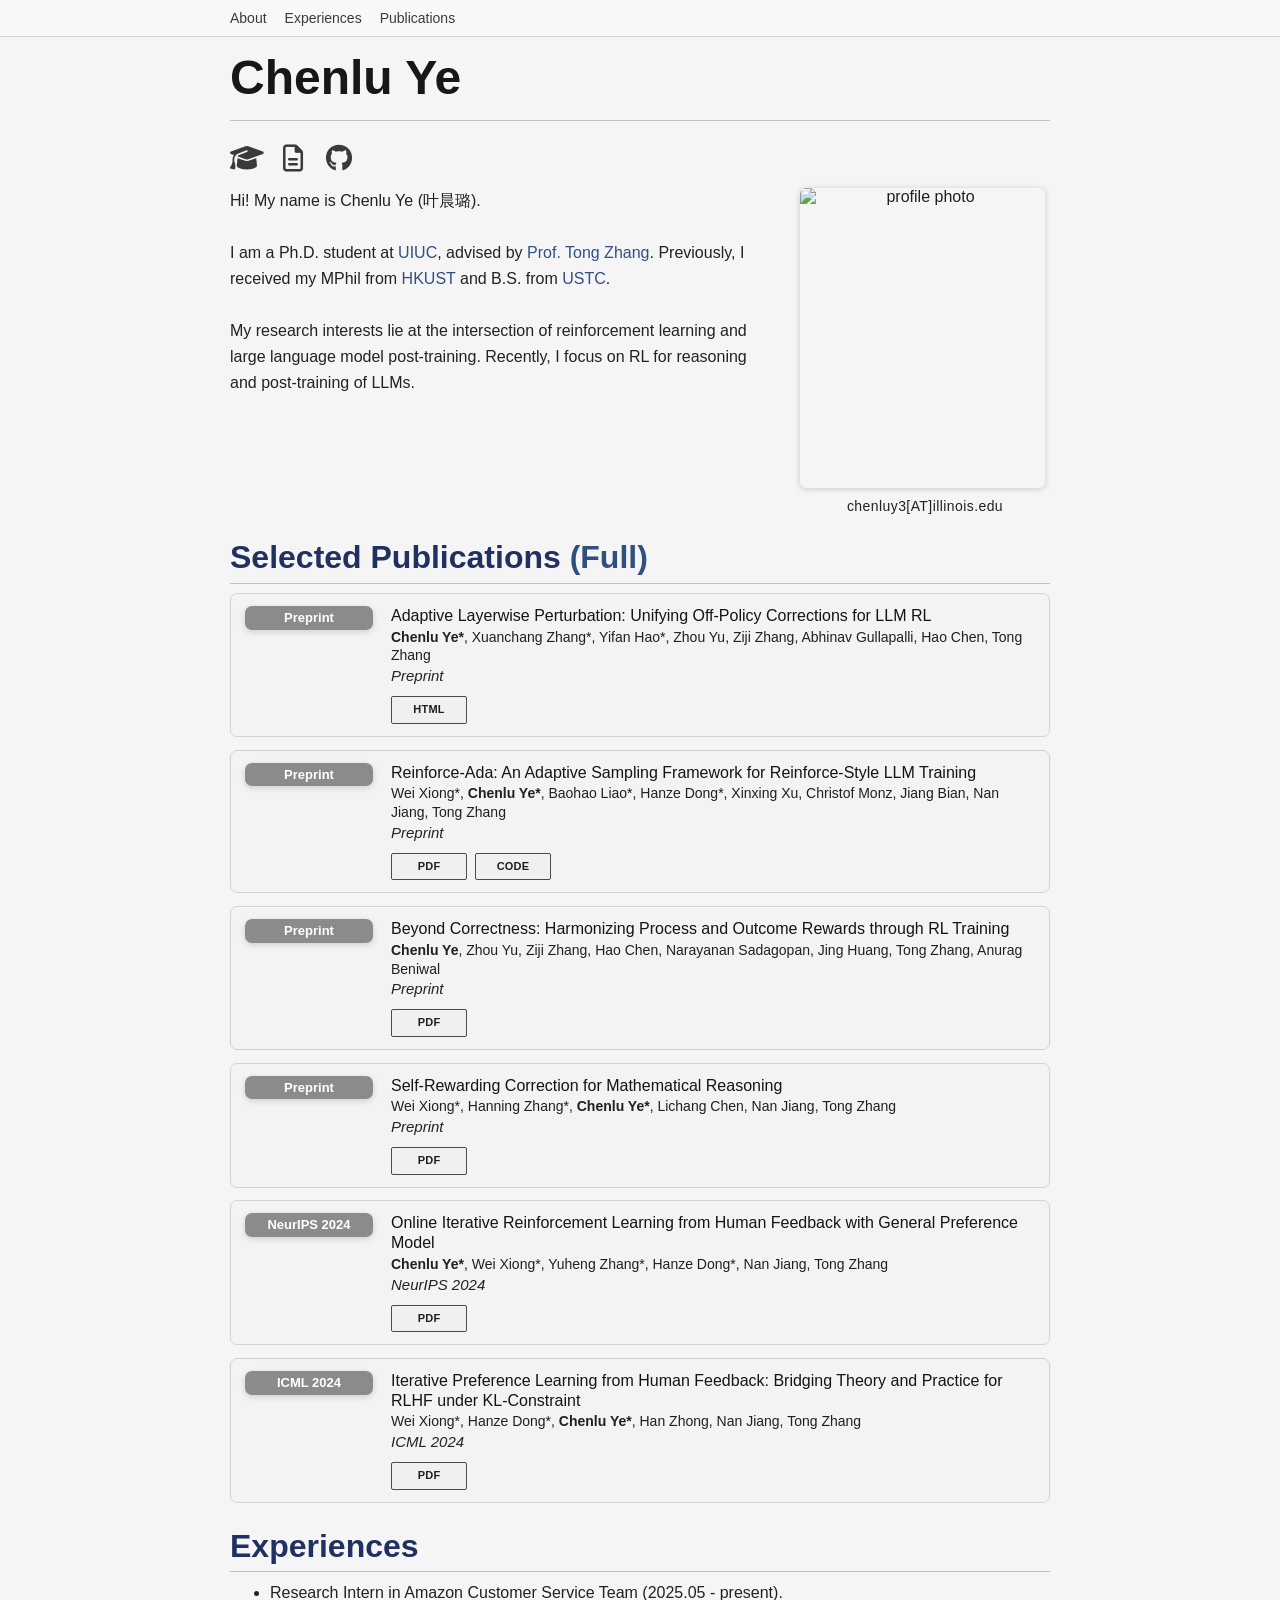
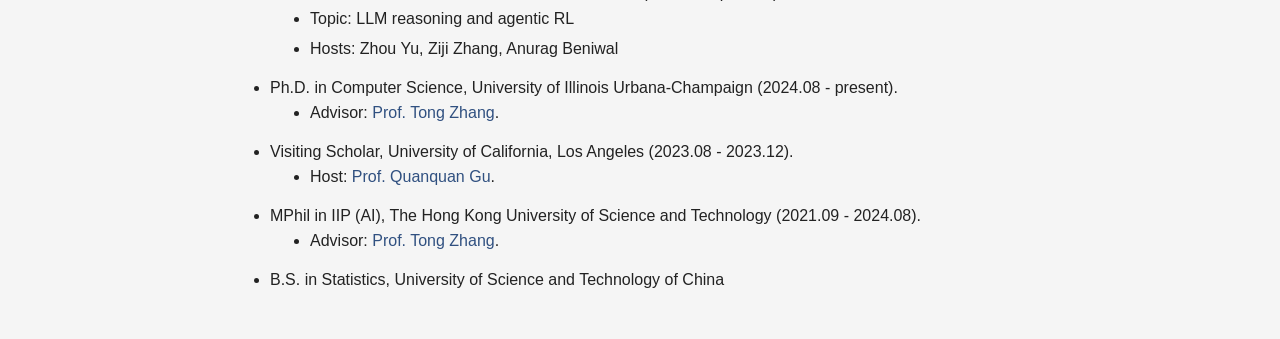
==== commit 7a602c25: "Add files via upload" ====
--- a/index.html
+++ b/index.html
@@ -37,8 +37,7 @@
 </div>
 <p><div class="name-links"><a href="https://scholar.google.com/citations?user=c8yK5XsAAAAJ&hl=en" target="blank" title="Google Scholar"><i class="fa-solid fa-graduation-cap"></i></a><a href="cv.pdf" target="blank" title="CV"><i class="fa-regular fa-file-lines"></i></a><a href="https://github.com/Chenluye99" target="blank" title="GitHub"><i class="fa-brands fa-github"></i></a></div></p>
 <p><div class="intro-grid"><div class="intro-text">Hi! My name is Chenlu Ye (叶晨璐).<br /><br />I am a Ph.D. student at <a href="https://siebelschool.illinois.edu/" target="blank">UIUC</a>, advised by <a href="http://tongzhang-ml.org/" target="blank">Prof. Tong Zhang</a>. Previously, I received my MPhil from <a href="https://hkust.edu.hk/" target="blank">HKUST</a> and B.S. from <a href="https://en.ustc.edu.cn/" target="blank">USTC</a>.<br /><br />My research interests lie at the intersection of reinforcement learning and large language model post-training. Recently, I focus on RL for reasoning and post-training of LLMs.</div><div class="intro-side"><img class="profile-pic" src="photo_ycl.jpeg" alt="profile photo" /><div class="intro-side-email">chenluy3[AT]illinois.edu</div></div></div></p>
-<h2>Selected Publications</h2>
-<p><a href="Research.html" target=&ldquo;blank&rdquo;>Full</a></p>
+<h2>Selected Publications <a href="Research.html" target=&ldquo;blank&rdquo;>(Full)</a></h2>
 <p><span class="pub-card"><span class="pub-badge">Preprint</span><span class="pub-main"><span class="pub-title">Adaptive Layerwise Perturbation: Unifying Off-Policy Corrections for LLM RL</span><span class="pub-authors"><strong>Chenlu Ye*</strong>, Xuanchang Zhang*, Yifan Hao*, Zhou Yu, Ziji Zhang, Abhinav Gullapalli, Hao Chen, Tong Zhang</span><span class="pub-venue"><em>Preprint</em></span><span class="pub-links"><a class="pub-btn" href="https://beneficial-curiosity-d98.notion.site/Adaptive-Layerwise-Perturbation-Unifying-Off-Policy-Corrections-for-LLM-RL-304bb76884bb80038347d7479272ad8e" target="blank">HTML</a></span></span></span></p>
 <p><span class="pub-card"><span class="pub-badge">Preprint</span><span class="pub-main"><span class="pub-title">Reinforce-Ada: An Adaptive Sampling Framework for Reinforce-Style LLM Training</span><span class="pub-authors">Wei Xiong*, <strong>Chenlu Ye*</strong>, Baohao Liao*, Hanze Dong*, Xinxing Xu, Christof Monz, Jiang Bian, Nan Jiang, Tong Zhang</span><span class="pub-venue"><em>Preprint</em></span><span class="pub-links"><a class="pub-btn" href="https://arxiv.org/pdf/2510.04996" target="blank">PDF</a><a class="pub-btn" href="https://github.com/RLHFlow/Reinforce-Ada" target="blank">Code</a></span></span></span></p>
 <p><span class="pub-card"><span class="pub-badge">Preprint</span><span class="pub-main"><span class="pub-title">Beyond Correctness: Harmonizing Process and Outcome Rewards through RL Training</span><span class="pub-authors"><strong>Chenlu Ye</strong>, Zhou Yu, Ziji Zhang, Hao Chen, Narayanan Sadagopan, Jing Huang, Tong Zhang, Anurag Beniwal</span><span class="pub-venue"><em>Preprint</em></span><span class="pub-links"><a class="pub-btn" href="https://arxiv.org/pdf/2509.03403" target="blank">PDF</a></span></span></span></p>
@@ -48,13 +47,29 @@
 <p><a id="experiences"></a></p>
 <h2>Experiences</h2>
 <ul>
-<li><p>Ph.D. in Computer Science, University of Illinois Urbana-Champaign (2024.08 - present). Advisor: <a href="http://tongzhang-ml.org/" target=&ldquo;blank&rdquo;>Prof. Tong Zhang</a>.</p>
+<li><p>Research Intern in Amazon Customer Service Team (2025.05 - present).</p>
+<ul>
+<li><p>Topic: LLM reasoning and agentic RL</p>
 </li>
-<li><p>MPhil in IIP (AI), The Hong Kong University of Science and Technology (2021.09 - 2024.08). Advisor: <a href="http://tongzhang-ml.org/" target=&ldquo;blank&rdquo;>Prof. Tong Zhang</a>.</p>
+<li><p>Hosts: Zhou Yu, Ziji Zhang, Anurag Beniwal</p>
+</li></ul>
 </li>
-<li><p>B.S. in Statistics, University of Science and Technology of China.</p>
+<li><p>Ph.D. in Computer Science, University of Illinois Urbana-Champaign (2024.08 - present).</p>
+<ul>
+<li><p>Advisor: <a href="http://tongzhang-ml.org/" target=&ldquo;blank&rdquo;>Prof. Tong Zhang</a>.</p>
+</li></ul>
 </li>
-<li><p>Visiting Scholar, University of California, Los Angeles (2023.08 - present). Advisor: <a href="https://web.cs.ucla.edu/~qgu/" target=&ldquo;blank&rdquo;>Prof. Quanquan Gu</a></p>
+<li><p>Visiting Scholar, University of California, Los Angeles (2023.08 - 2023.12).</p>
+<ul>
+<li><p>Host: <a href="https://web.cs.ucla.edu/~qgu/" target=&ldquo;blank&rdquo;>Prof. Quanquan Gu</a>.</p>
+</li></ul>
+</li>
+<li><p>MPhil in IIP (AI), The Hong Kong University of Science and Technology (2021.09 - 2024.08).</p>
+<ul>
+<li><p>Advisor: <a href="http://tongzhang-ml.org/" target=&ldquo;blank&rdquo;>Prof. Tong Zhang</a>.</p>
+</li></ul>
+</li>
+<li><p>B.S. in Statistics, University of Science and Technology of China</p>
 </li>
 </ul>
 </div>
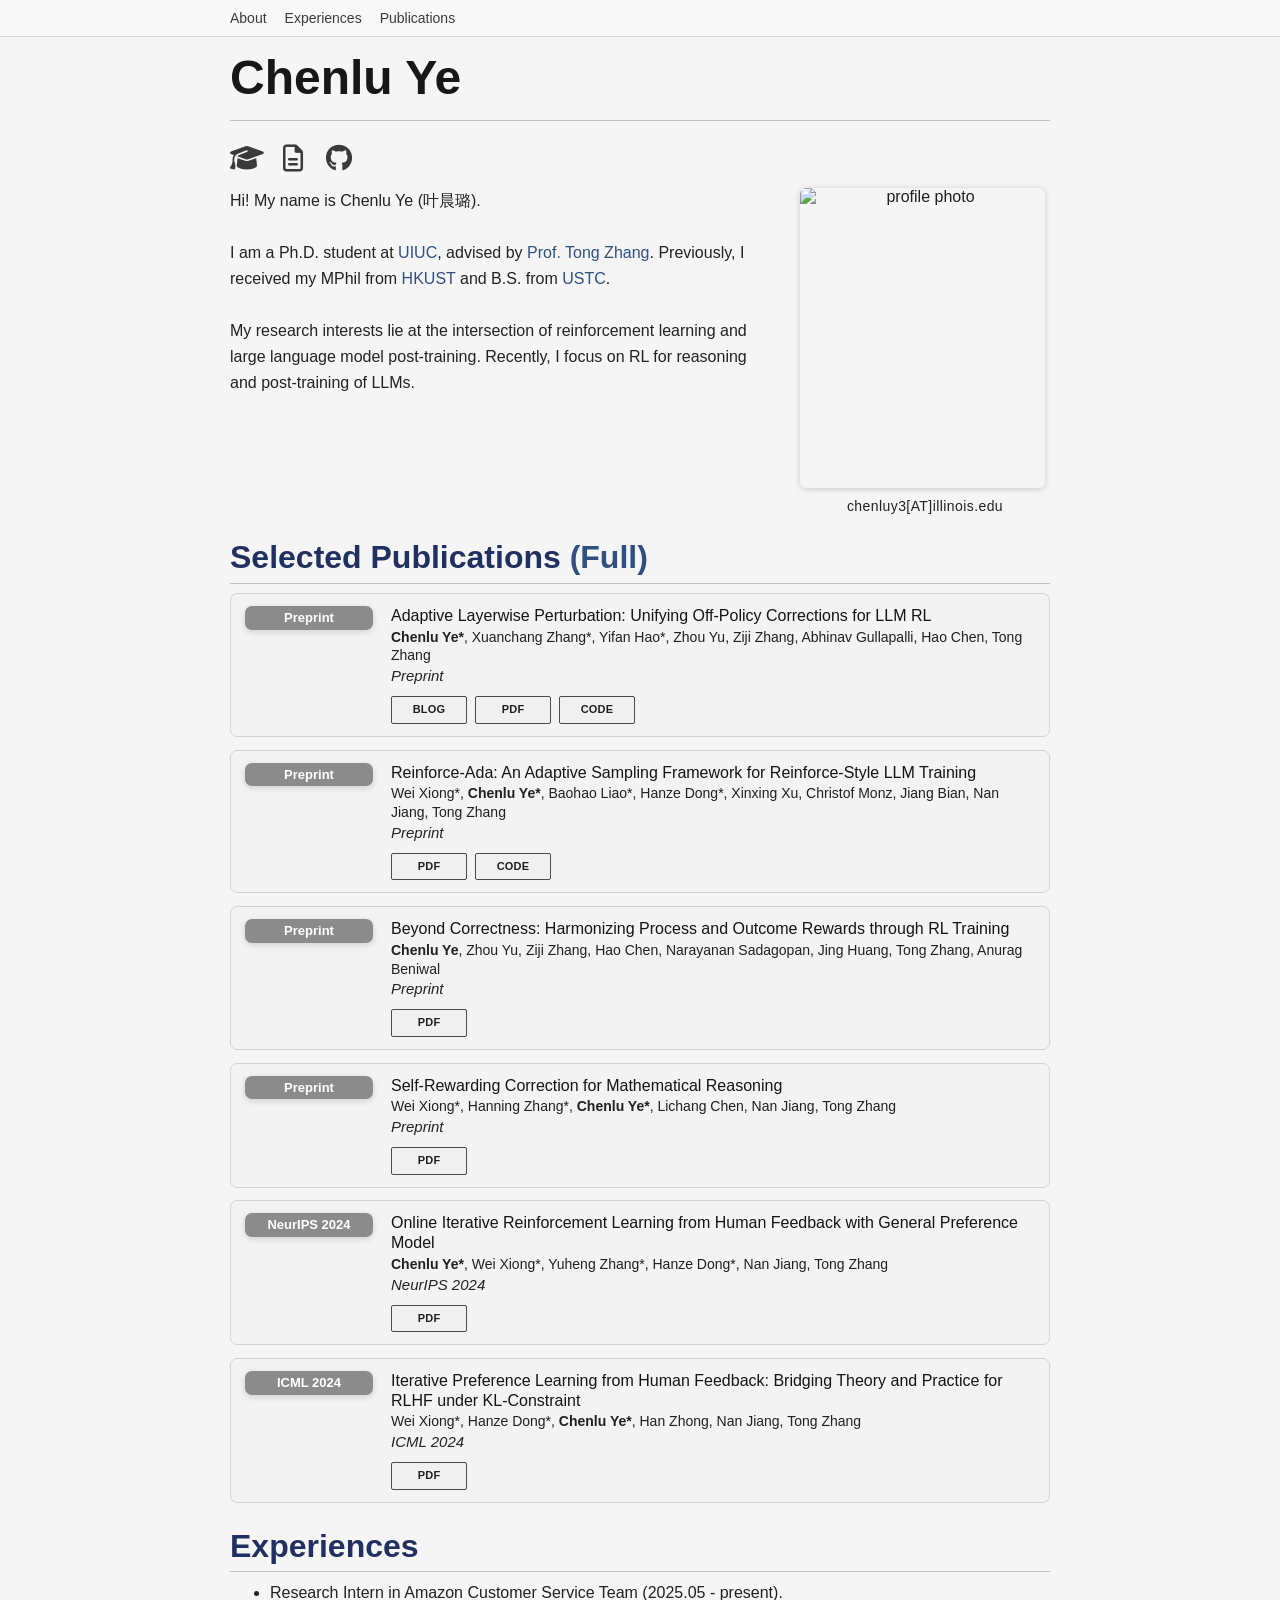
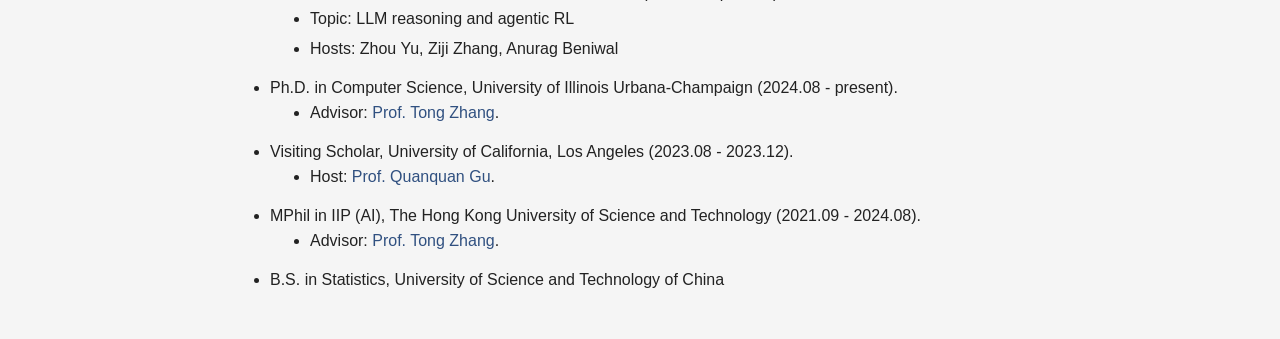
==== commit 9095f476: "Add files via upload" ====
--- a/index.html
+++ b/index.html
@@ -38,7 +38,7 @@
 <p><div class="name-links"><a href="https://scholar.google.com/citations?user=c8yK5XsAAAAJ&hl=en" target="blank" title="Google Scholar"><i class="fa-solid fa-graduation-cap"></i></a><a href="cv.pdf" target="blank" title="CV"><i class="fa-regular fa-file-lines"></i></a><a href="https://github.com/Chenluye99" target="blank" title="GitHub"><i class="fa-brands fa-github"></i></a></div></p>
 <p><div class="intro-grid"><div class="intro-text">Hi! My name is Chenlu Ye (叶晨璐).<br /><br />I am a Ph.D. student at <a href="https://siebelschool.illinois.edu/" target="blank">UIUC</a>, advised by <a href="http://tongzhang-ml.org/" target="blank">Prof. Tong Zhang</a>. Previously, I received my MPhil from <a href="https://hkust.edu.hk/" target="blank">HKUST</a> and B.S. from <a href="https://en.ustc.edu.cn/" target="blank">USTC</a>.<br /><br />My research interests lie at the intersection of reinforcement learning and large language model post-training. Recently, I focus on RL for reasoning and post-training of LLMs.</div><div class="intro-side"><img class="profile-pic" src="photo_ycl.jpeg" alt="profile photo" /><div class="intro-side-email">chenluy3[AT]illinois.edu</div></div></div></p>
 <h2>Selected Publications <a href="Research.html" target=&ldquo;blank&rdquo;>(Full)</a></h2>
-<p><span class="pub-card"><span class="pub-badge">Preprint</span><span class="pub-main"><span class="pub-title">Adaptive Layerwise Perturbation: Unifying Off-Policy Corrections for LLM RL</span><span class="pub-authors"><strong>Chenlu Ye*</strong>, Xuanchang Zhang*, Yifan Hao*, Zhou Yu, Ziji Zhang, Abhinav Gullapalli, Hao Chen, Tong Zhang</span><span class="pub-venue"><em>Preprint</em></span><span class="pub-links"><a class="pub-btn" href="https://beneficial-curiosity-d98.notion.site/Adaptive-Layerwise-Perturbation-Unifying-Off-Policy-Corrections-for-LLM-RL-304bb76884bb80038347d7479272ad8e" target="blank">HTML</a></span></span></span></p>
+<p><span class="pub-card"><span class="pub-badge">Preprint</span><span class="pub-main"><span class="pub-title">Adaptive Layerwise Perturbation: Unifying Off-Policy Corrections for LLM RL</span><span class="pub-authors"><strong>Chenlu Ye*</strong>, Xuanchang Zhang*, Yifan Hao*, Zhou Yu, Ziji Zhang, Abhinav Gullapalli, Hao Chen, Tong Zhang</span><span class="pub-venue"><em>Preprint</em></span><span class="pub-links"><a class="pub-btn" href="https://beneficial-curiosity-d98.notion.site/Adaptive-Layerwise-Perturbation-Unifying-Off-Policy-Corrections-for-LLM-RL-304bb76884bb80038347d7479272ad8e" target="blank">blog</a><a class="pub-btn" href="https://arxiv.org/pdf/2603.19470" target="blank">PDF</a><a class="pub-btn" href="https://github.com/Chenluye99/Adaptive-Layerwise-Perturbation" target="blank">Code</a></span></span></span></p>
 <p><span class="pub-card"><span class="pub-badge">Preprint</span><span class="pub-main"><span class="pub-title">Reinforce-Ada: An Adaptive Sampling Framework for Reinforce-Style LLM Training</span><span class="pub-authors">Wei Xiong*, <strong>Chenlu Ye*</strong>, Baohao Liao*, Hanze Dong*, Xinxing Xu, Christof Monz, Jiang Bian, Nan Jiang, Tong Zhang</span><span class="pub-venue"><em>Preprint</em></span><span class="pub-links"><a class="pub-btn" href="https://arxiv.org/pdf/2510.04996" target="blank">PDF</a><a class="pub-btn" href="https://github.com/RLHFlow/Reinforce-Ada" target="blank">Code</a></span></span></span></p>
 <p><span class="pub-card"><span class="pub-badge">Preprint</span><span class="pub-main"><span class="pub-title">Beyond Correctness: Harmonizing Process and Outcome Rewards through RL Training</span><span class="pub-authors"><strong>Chenlu Ye</strong>, Zhou Yu, Ziji Zhang, Hao Chen, Narayanan Sadagopan, Jing Huang, Tong Zhang, Anurag Beniwal</span><span class="pub-venue"><em>Preprint</em></span><span class="pub-links"><a class="pub-btn" href="https://arxiv.org/pdf/2509.03403" target="blank">PDF</a></span></span></span></p>
 <p><span class="pub-card"><span class="pub-badge">Preprint</span><span class="pub-main"><span class="pub-title">Self-Rewarding Correction for Mathematical Reasoning</span><span class="pub-authors">Wei Xiong*, Hanning Zhang*, <strong>Chenlu Ye*</strong>, Lichang Chen, Nan Jiang, Tong Zhang</span><span class="pub-venue"><em>Preprint</em></span><span class="pub-links"><a class="pub-btn" href="https://arxiv.org/pdf/2502.19613" target="blank">PDF</a></span></span></span></p>
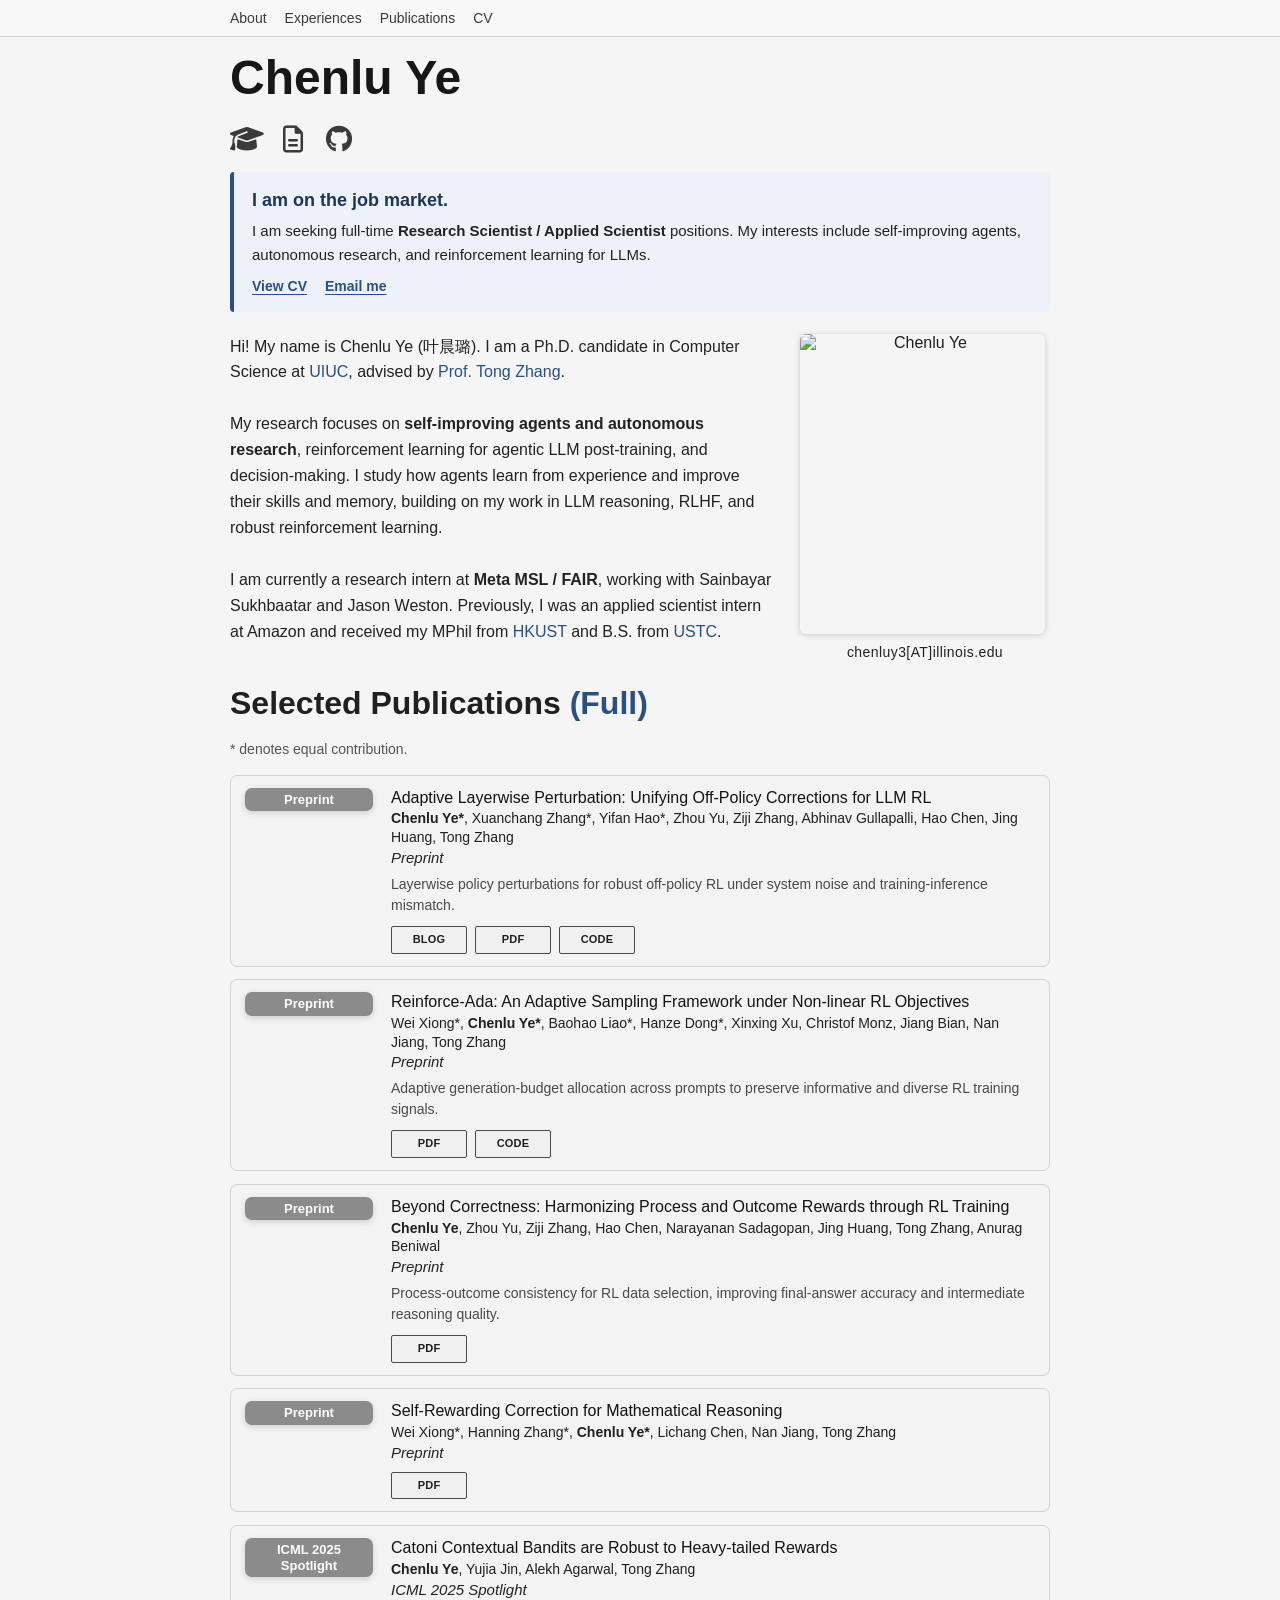
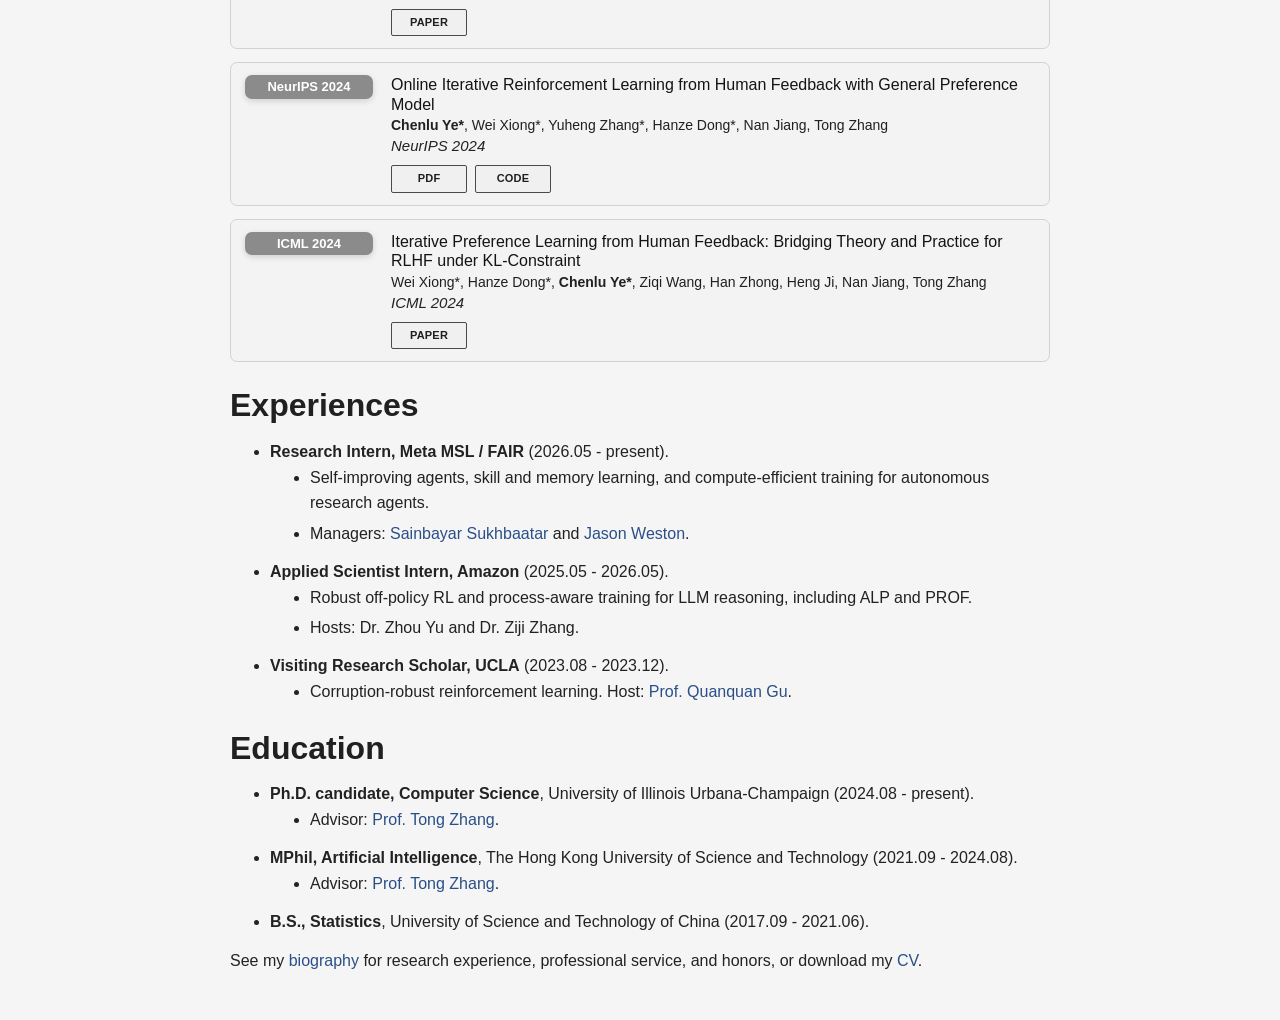
==== commit 29f39210: "Update research profile, publications, CV and job-market notice" ====
--- a/index.html
+++ b/index.html
@@ -4,8 +4,8 @@
 <head>
 <meta name="generator" content="jemdoc, see http://jemdoc.jaboc.net/" />
 <meta http-equiv="Content-Type" content="text/html;charset=utf-8" />
+<meta name="viewport" content="width=device-width, initial-scale=1" />
 <link rel="stylesheet" href="jemdoc.css" type="text/css" />
-<link rel="stylesheet" href="jacob.css" type="text/css" />
 <link rel="stylesheet" href="https://cdn.jsdelivr.net/npm/academicons@1.9.4/css/academicons.min.css" />
 <link rel="stylesheet" href="https://cdnjs.cloudflare.com/ajax/libs/font-awesome/6.7.2/css/all.min.css" />
 <title>Chenlu Ye</title>
@@ -29,6 +29,7 @@
     <a href="index.html">About</a>
     <a href="index.html#experiences">Experiences</a>
     <a href="Research.html">Publications</a>
+    <a href="cv.pdf">CV</a>
   </div>
 </div>
 <div id="layout-content">
@@ -36,42 +37,58 @@
 <h1>Chenlu Ye</h1>
 </div>
 <p><div class="name-links"><a href="https://scholar.google.com/citations?user=c8yK5XsAAAAJ&hl=en" target="blank" title="Google Scholar"><i class="fa-solid fa-graduation-cap"></i></a><a href="cv.pdf" target="blank" title="CV"><i class="fa-regular fa-file-lines"></i></a><a href="https://github.com/Chenluye99" target="blank" title="GitHub"><i class="fa-brands fa-github"></i></a></div></p>
-<p><div class="intro-grid"><div class="intro-text">Hi! My name is Chenlu Ye (叶晨璐).<br /><br />I am a Ph.D. student at <a href="https://siebelschool.illinois.edu/" target="blank">UIUC</a>, advised by <a href="http://tongzhang-ml.org/" target="blank">Prof. Tong Zhang</a>. Previously, I received my MPhil from <a href="https://hkust.edu.hk/" target="blank">HKUST</a> and B.S. from <a href="https://en.ustc.edu.cn/" target="blank">USTC</a>.<br /><br />My research interests lie at the intersection of reinforcement learning and large language model post-training. Recently, I focus on RL for reasoning and post-training of LLMs.</div><div class="intro-side"><img class="profile-pic" src="photo_ycl.jpeg" alt="profile photo" /><div class="intro-side-email">chenluy3[AT]illinois.edu</div></div></div></p>
+<p><span class="job-market" role="region" aria-label="Job market"><strong class="job-market-title">I am on the job market.</strong><span class="job-market-text">I am seeking full-time <strong>Research Scientist / Applied Scientist</strong> positions. My interests include self-improving agents, autonomous research, and reinforcement learning for LLMs.</span><span class="job-market-links"><a href="cv.pdf">View CV</a><a href="mailto:chenluy3@illinois.edu">Email me</a></span></span></p>
+<p><div class="intro-grid"><div class="intro-text">Hi! My name is Chenlu Ye (叶晨璐). I am a Ph.D. candidate in Computer Science at <a href="https://siebelschool.illinois.edu/" target="blank">UIUC</a>, advised by <a href="https://tongzhang-ml.org/" target="blank">Prof. Tong Zhang</a>.<br /><br />My research focuses on <strong>self-improving agents and autonomous research</strong>, reinforcement learning for agentic LLM post-training, and decision-making. I study how agents learn from experience and improve their skills and memory, building on my work in LLM reasoning, RLHF, and robust reinforcement learning.<br /><br />I am currently a research intern at <strong>Meta MSL / FAIR</strong>, working with Sainbayar Sukhbaatar and Jason Weston. Previously, I was an applied scientist intern at Amazon and received my MPhil from <a href="https://hkust.edu.hk/" target="blank">HKUST</a> and B.S. from <a href="https://en.ustc.edu.cn/" target="blank">USTC</a>.</div><div class="intro-side"><img class="profile-pic" src="photo_ycl.jpeg" alt="Chenlu Ye" /><div class="intro-side-email">chenluy3[AT]illinois.edu</div></div></div></p>
 <h2>Selected Publications <a href="Research.html" target=&ldquo;blank&rdquo;>(Full)</a></h2>
-<p><span class="pub-card"><span class="pub-badge">Preprint</span><span class="pub-main"><span class="pub-title">Adaptive Layerwise Perturbation: Unifying Off-Policy Corrections for LLM RL</span><span class="pub-authors"><strong>Chenlu Ye*</strong>, Xuanchang Zhang*, Yifan Hao*, Zhou Yu, Ziji Zhang, Abhinav Gullapalli, Hao Chen, Tong Zhang</span><span class="pub-venue"><em>Preprint</em></span><span class="pub-links"><a class="pub-btn" href="https://beneficial-curiosity-d98.notion.site/Adaptive-Layerwise-Perturbation-Unifying-Off-Policy-Corrections-for-LLM-RL-304bb76884bb80038347d7479272ad8e" target="blank">blog</a><a class="pub-btn" href="https://arxiv.org/pdf/2603.19470" target="blank">PDF</a><a class="pub-btn" href="https://github.com/Chenluye99/Adaptive-Layerwise-Perturbation" target="blank">Code</a></span></span></span></p>
-<p><span class="pub-card"><span class="pub-badge">Preprint</span><span class="pub-main"><span class="pub-title">Reinforce-Ada: An Adaptive Sampling Framework for Reinforce-Style LLM Training</span><span class="pub-authors">Wei Xiong*, <strong>Chenlu Ye*</strong>, Baohao Liao*, Hanze Dong*, Xinxing Xu, Christof Monz, Jiang Bian, Nan Jiang, Tong Zhang</span><span class="pub-venue"><em>Preprint</em></span><span class="pub-links"><a class="pub-btn" href="https://arxiv.org/pdf/2510.04996" target="blank">PDF</a><a class="pub-btn" href="https://github.com/RLHFlow/Reinforce-Ada" target="blank">Code</a></span></span></span></p>
-<p><span class="pub-card"><span class="pub-badge">Preprint</span><span class="pub-main"><span class="pub-title">Beyond Correctness: Harmonizing Process and Outcome Rewards through RL Training</span><span class="pub-authors"><strong>Chenlu Ye</strong>, Zhou Yu, Ziji Zhang, Hao Chen, Narayanan Sadagopan, Jing Huang, Tong Zhang, Anurag Beniwal</span><span class="pub-venue"><em>Preprint</em></span><span class="pub-links"><a class="pub-btn" href="https://arxiv.org/pdf/2509.03403" target="blank">PDF</a></span></span></span></p>
+<p><span class="section-note">* denotes equal contribution.</span></p>
+<p><span class="pub-card"><span class="pub-badge">Preprint</span><span class="pub-main"><span class="pub-title">Adaptive Layerwise Perturbation: Unifying Off-Policy Corrections for LLM RL</span><span class="pub-authors"><strong>Chenlu Ye*</strong>, Xuanchang Zhang*, Yifan Hao*, Zhou Yu, Ziji Zhang, Abhinav Gullapalli, Hao Chen, Jing Huang, Tong Zhang</span><span class="pub-venue"><em>Preprint</em></span><span class="pub-summary">Layerwise policy perturbations for robust off-policy RL under system noise and training-inference mismatch.</span><span class="pub-links"><a class="pub-btn" href="https://beneficial-curiosity-d98.notion.site/Adaptive-Layerwise-Perturbation-Unifying-Off-Policy-Corrections-for-LLM-RL-304bb76884bb80038347d7479272ad8e" target="blank">blog</a><a class="pub-btn" href="https://arxiv.org/pdf/2603.19470" target="blank">PDF</a><a class="pub-btn" href="https://github.com/Chenluye99/Adaptive-Layerwise-Perturbation" target="blank">Code</a></span></span></span></p>
+<p><span class="pub-card"><span class="pub-badge">Preprint</span><span class="pub-main"><span class="pub-title">Reinforce-Ada: An Adaptive Sampling Framework under Non-linear RL Objectives</span><span class="pub-authors">Wei Xiong*, <strong>Chenlu Ye*</strong>, Baohao Liao*, Hanze Dong*, Xinxing Xu, Christof Monz, Jiang Bian, Nan Jiang, Tong Zhang</span><span class="pub-venue"><em>Preprint</em></span><span class="pub-summary">Adaptive generation-budget allocation across prompts to preserve informative and diverse RL training signals.</span><span class="pub-links"><a class="pub-btn" href="https://arxiv.org/pdf/2510.04996" target="blank">PDF</a><a class="pub-btn" href="https://github.com/RLHFlow/Reinforce-Ada" target="blank">Code</a></span></span></span></p>
+<p><span class="pub-card"><span class="pub-badge">Preprint</span><span class="pub-main"><span class="pub-title">Beyond Correctness: Harmonizing Process and Outcome Rewards through RL Training</span><span class="pub-authors"><strong>Chenlu Ye</strong>, Zhou Yu, Ziji Zhang, Hao Chen, Narayanan Sadagopan, Jing Huang, Tong Zhang, Anurag Beniwal</span><span class="pub-venue"><em>Preprint</em></span><span class="pub-summary">Process-outcome consistency for RL data selection, improving final-answer accuracy and intermediate reasoning quality.</span><span class="pub-links"><a class="pub-btn" href="https://arxiv.org/pdf/2509.03403" target="blank">PDF</a></span></span></span></p>
 <p><span class="pub-card"><span class="pub-badge">Preprint</span><span class="pub-main"><span class="pub-title">Self-Rewarding Correction for Mathematical Reasoning</span><span class="pub-authors">Wei Xiong*, Hanning Zhang*, <strong>Chenlu Ye*</strong>, Lichang Chen, Nan Jiang, Tong Zhang</span><span class="pub-venue"><em>Preprint</em></span><span class="pub-links"><a class="pub-btn" href="https://arxiv.org/pdf/2502.19613" target="blank">PDF</a></span></span></span></p>
-<p><span class="pub-card"><span class="pub-badge">NeurIPS 2024</span><span class="pub-main"><span class="pub-title">Online Iterative Reinforcement Learning from Human Feedback with General Preference Model</span><span class="pub-authors"><strong>Chenlu Ye*</strong>, Wei Xiong*, Yuheng Zhang*, Hanze Dong*, Nan Jiang, Tong Zhang</span><span class="pub-venue"><em>NeurIPS 2024</em></span><span class="pub-links"><a class="pub-btn" href="https://arxiv.org/abs/2402.07314" target="blank">PDF</a></span></span></span></p>
-<p><span class="pub-card"><span class="pub-badge">ICML 2024</span><span class="pub-main"><span class="pub-title">Iterative Preference Learning from Human Feedback: Bridging Theory and Practice for RLHF under KL-Constraint</span><span class="pub-authors">Wei Xiong*, Hanze Dong*, <strong>Chenlu Ye*</strong>, Han Zhong, Nan Jiang, Tong Zhang</span><span class="pub-venue"><em>ICML 2024</em></span><span class="pub-links"><a class="pub-btn" href="https://arxiv.org/abs/2312.11456" target="blank">PDF</a></span></span></span></p>
+<p><span class="pub-card"><span class="pub-badge">ICML 2025<br />Spotlight</span><span class="pub-main"><span class="pub-title">Catoni Contextual Bandits are Robust to Heavy-tailed Rewards</span><span class="pub-authors"><strong>Chenlu Ye</strong>, Yujia Jin, Alekh Agarwal, Tong Zhang</span><span class="pub-venue"><em>ICML 2025 Spotlight</em></span><span class="pub-links"><a class="pub-btn" href="https://arxiv.org/abs/2502.02486" target="blank">Paper</a></span></span></span></p>
+<p><span class="pub-card"><span class="pub-badge">NeurIPS 2024</span><span class="pub-main"><span class="pub-title">Online Iterative Reinforcement Learning from Human Feedback with General Preference Model</span><span class="pub-authors"><strong>Chenlu Ye*</strong>, Wei Xiong*, Yuheng Zhang*, Hanze Dong*, Nan Jiang, Tong Zhang</span><span class="pub-venue"><em>NeurIPS 2024</em></span><span class="pub-links"><a class="pub-btn" href="https://openreview.net/pdf?id=TwdX1W3M6S" target="blank">PDF</a><a class="pub-btn" href="https://github.com/RLHFlow/RLHF-Reward-Modeling" target="blank">Code</a></span></span></span></p>
+<p><span class="pub-card"><span class="pub-badge">ICML 2024</span><span class="pub-main"><span class="pub-title">Iterative Preference Learning from Human Feedback: Bridging Theory and Practice for RLHF under KL-Constraint</span><span class="pub-authors">Wei Xiong*, Hanze Dong*, <strong>Chenlu Ye*</strong>, Ziqi Wang, Han Zhong, Heng Ji, Nan Jiang, Tong Zhang</span><span class="pub-venue"><em>ICML 2024</em></span><span class="pub-links"><a class="pub-btn" href="https://arxiv.org/abs/2312.11456" target="blank">Paper</a></span></span></span></p>
 <p><a id="experiences"></a></p>
 <h2>Experiences</h2>
 <ul>
-<li><p>Research Intern in Amazon Customer Service Team (2025.05 - present).</p>
+<li><p><b>Research Intern, Meta MSL / FAIR</b> (2026.05 - present).</p>
 <ul>
-<li><p>Topic: LLM reasoning and agentic RL</p>
+<li><p>Self-improving agents, skill and memory learning, and compute-efficient training for autonomous research agents.</p>
 </li>
-<li><p>Hosts: Zhou Yu, Ziji Zhang, Anurag Beniwal</p>
+<li><p>Managers: <a href="https://tesatory.github.io/" target=&ldquo;blank&rdquo;>Sainbayar Sukhbaatar</a> and <a href="https://ai.meta.com/people/1163645124801199/jason-weston/" target=&ldquo;blank&rdquo;>Jason Weston</a>.</p>
 </li></ul>
 </li>
-<li><p>Ph.D. in Computer Science, University of Illinois Urbana-Champaign (2024.08 - present).</p>
+<li><p><b>Applied Scientist Intern, Amazon</b> (2025.05 - 2026.05).</p>
 <ul>
-<li><p>Advisor: <a href="http://tongzhang-ml.org/" target=&ldquo;blank&rdquo;>Prof. Tong Zhang</a>.</p>
+<li><p>Robust off-policy RL and process-aware training for LLM reasoning, including ALP and PROF.</p>
+</li>
+<li><p>Hosts: Dr. Zhou Yu and Dr. Ziji Zhang.</p>
 </li></ul>
 </li>
-<li><p>Visiting Scholar, University of California, Los Angeles (2023.08 - 2023.12).</p>
+<li><p><b>Visiting Research Scholar, UCLA</b> (2023.08 - 2023.12).</p>
 <ul>
-<li><p>Host: <a href="https://web.cs.ucla.edu/~qgu/" target=&ldquo;blank&rdquo;>Prof. Quanquan Gu</a>.</p>
+<li><p>Corruption-robust reinforcement learning. Host: <a href="https://web.cs.ucla.edu/~qgu/" target=&ldquo;blank&rdquo;>Prof. Quanquan Gu</a>.</p>
+</li>
+</ul>
+
+</li>
+</ul>
+<h2>Education</h2>
+<ul>
+<li><p><b>Ph.D. candidate, Computer Science</b>, University of Illinois Urbana-Champaign (2024.08 - present).</p>
+<ul>
+<li><p>Advisor: <a href="https://tongzhang-ml.org/" target=&ldquo;blank&rdquo;>Prof. Tong Zhang</a>.</p>
 </li></ul>
 </li>
-<li><p>MPhil in IIP (AI), The Hong Kong University of Science and Technology (2021.09 - 2024.08).</p>
+<li><p><b>MPhil, Artificial Intelligence</b>, The Hong Kong University of Science and Technology (2021.09 - 2024.08).</p>
 <ul>
-<li><p>Advisor: <a href="http://tongzhang-ml.org/" target=&ldquo;blank&rdquo;>Prof. Tong Zhang</a>.</p>
+<li><p>Advisor: <a href="https://tongzhang-ml.org/" target=&ldquo;blank&rdquo;>Prof. Tong Zhang</a>.</p>
 </li></ul>
 </li>
-<li><p>B.S. in Statistics, University of Science and Technology of China</p>
+<li><p><b>B.S., Statistics</b>, University of Science and Technology of China (2017.09 - 2021.06).</p>
 </li>
 </ul>
+<p>See my <a href="Bio.html">biography</a> for research experience, professional service, and honors, or download my <a href="cv.pdf">CV</a>.</p>
 </div>
 </body>
 </html>
--- a/jemdoc.css
+++ b/jemdoc.css
@@ -815,3 +815,129 @@
 	letter-spacing: 0.03em;
 	color: #222;
 }
+
+.pub-summary {
+	display: block;
+	margin-top: 7px;
+	font-size: 14px;
+	line-height: 1.5;
+	color: #4a4a4a;
+}
+
+.job-market {
+	--job-market-accent: #2a4f88;
+	display: block;
+	margin: 16px 0 22px;
+	padding: 14px 18px;
+	border-left: 4px solid var(--job-market-accent);
+	border-radius: 4px;
+	background: #edf2f8;
+}
+
+.job-market-title {
+	display: block;
+	margin-bottom: 4px;
+	font-size: 18px;
+	color: #1f3558;
+}
+
+.job-market-text {
+	display: block;
+	font-size: 15px;
+	line-height: 1.6;
+}
+
+.job-market-links {
+	display: flex;
+	flex-wrap: wrap;
+	gap: 18px;
+	margin-top: 8px;
+	font-size: 14px;
+	font-weight: 600;
+}
+
+.job-market-links a {
+	color: var(--job-market-accent);
+	text-decoration: underline;
+	text-underline-offset: 3px;
+}
+
+.section-note {
+	font-size: 14px !important;
+	color: #555;
+}
+
+.pub-main {
+	min-width: 0;
+}
+
+.pub-links {
+	display: flex;
+	flex-wrap: wrap;
+	gap: 8px;
+}
+
+.pub-btn {
+	margin-right: 0;
+}
+
+#experiences {
+	scroll-margin-top: 60px;
+}
+
+@media (max-width: 640px) {
+	#layout-content {
+		padding: 0 18px 26px !important;
+	}
+
+	table#tlayout {
+		width: 100%;
+		max-width: 100%;
+		margin-top: 12px;
+	}
+
+	.global-topbar-inner {
+		padding-right: 18px;
+		padding-left: 18px;
+		gap: 14px;
+	}
+
+	div#toptitle h1, #layout-content div#toptitle h1 {
+		font-size: 38px !important;
+	}
+
+	h2 {
+		font-size: 26px !important;
+	}
+
+	.intro-grid {
+		grid-template-columns: minmax(0, 1fr);
+		gap: 20px;
+	}
+
+	.intro-side {
+		justify-self: center;
+	}
+
+	.profile-pic {
+		width: 196px;
+		height: 240px;
+	}
+
+	.pub-card {
+		flex-direction: column;
+		gap: 10px;
+	}
+
+	.pub-badge {
+		min-width: 0;
+	}
+
+	#layout-content a {
+		overflow-wrap: anywhere;
+	}
+
+	ul {
+		padding-left: 22px;
+	}
+}
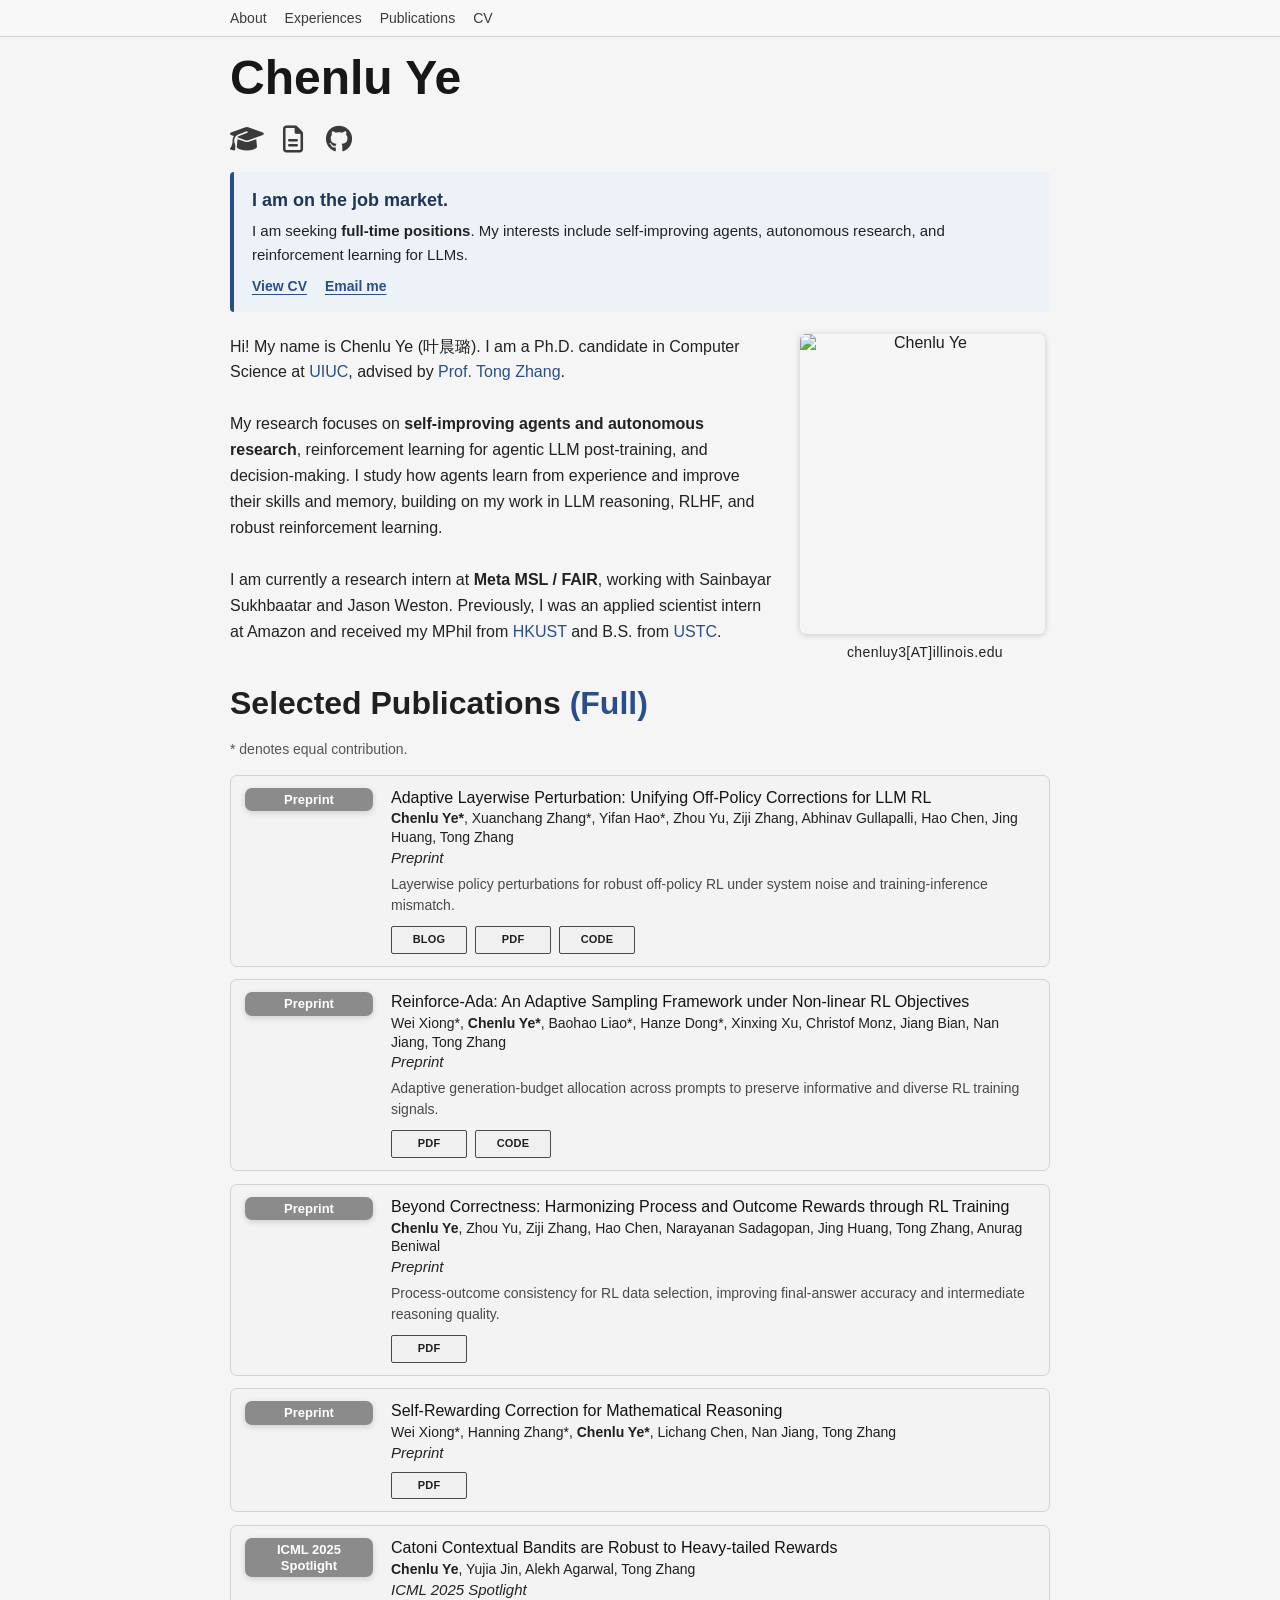
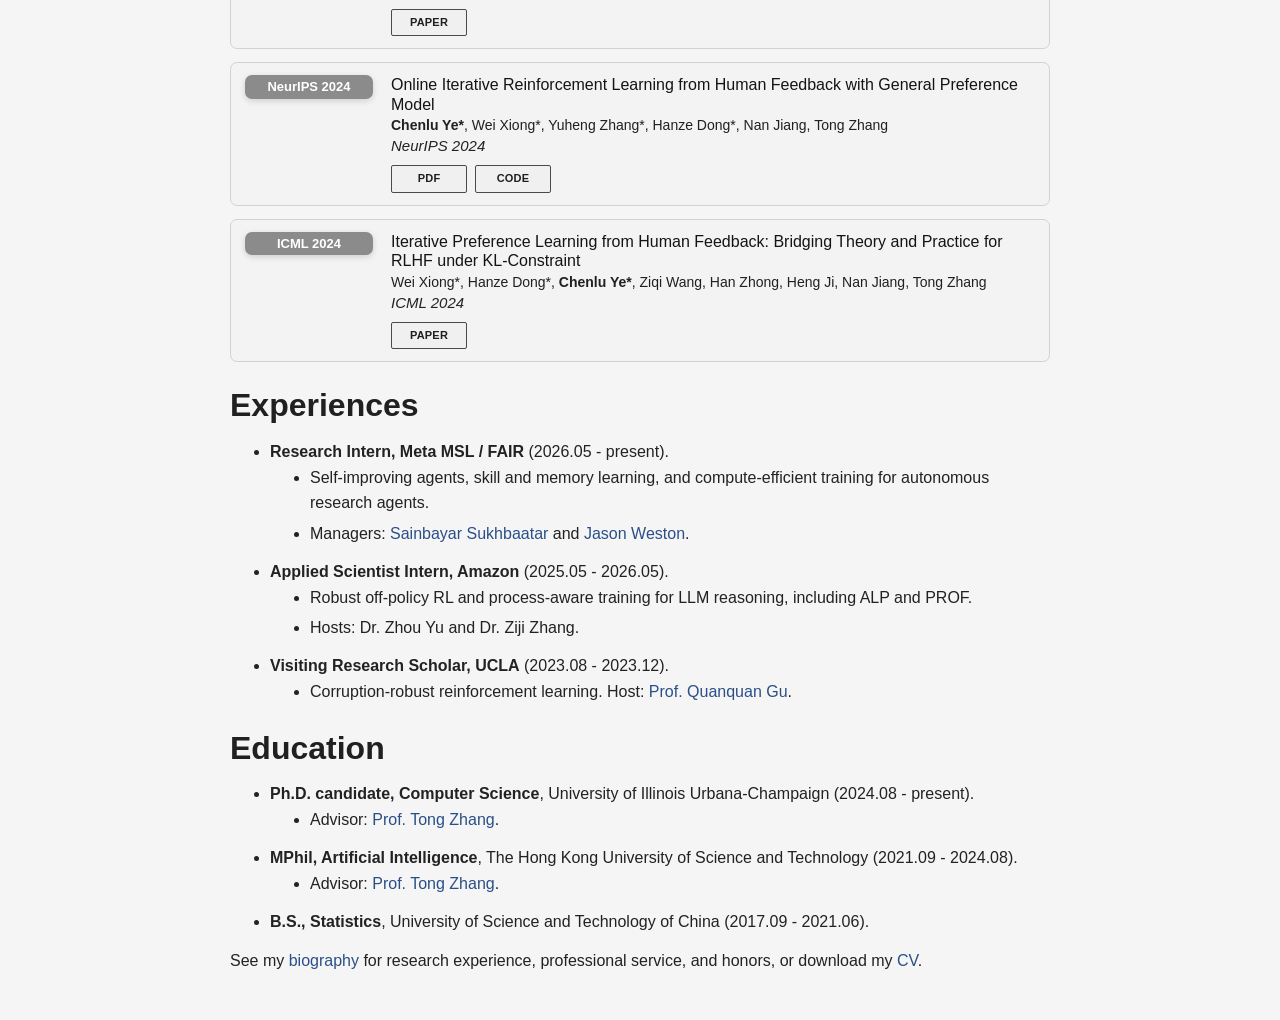
==== commit 73f9af7b: "Broaden job-market notice to full-time positions" ====
--- a/index.html
+++ b/index.html
@@ -37,7 +37,7 @@
 <h1>Chenlu Ye</h1>
 </div>
 <p><div class="name-links"><a href="https://scholar.google.com/citations?user=c8yK5XsAAAAJ&hl=en" target="blank" title="Google Scholar"><i class="fa-solid fa-graduation-cap"></i></a><a href="cv.pdf" target="blank" title="CV"><i class="fa-regular fa-file-lines"></i></a><a href="https://github.com/Chenluye99" target="blank" title="GitHub"><i class="fa-brands fa-github"></i></a></div></p>
-<p><span class="job-market" role="region" aria-label="Job market"><strong class="job-market-title">I am on the job market.</strong><span class="job-market-text">I am seeking full-time <strong>Research Scientist / Applied Scientist</strong> positions. My interests include self-improving agents, autonomous research, and reinforcement learning for LLMs.</span><span class="job-market-links"><a href="cv.pdf">View CV</a><a href="mailto:chenluy3@illinois.edu">Email me</a></span></span></p>
+<p><span class="job-market" role="region" aria-label="Job market"><strong class="job-market-title">I am on the job market.</strong><span class="job-market-text">I am seeking <strong>full-time positions</strong>. My interests include self-improving agents, autonomous research, and reinforcement learning for LLMs.</span><span class="job-market-links"><a href="cv.pdf">View CV</a><a href="mailto:chenluy3@illinois.edu">Email me</a></span></span></p>
 <p><div class="intro-grid"><div class="intro-text">Hi! My name is Chenlu Ye (叶晨璐). I am a Ph.D. candidate in Computer Science at <a href="https://siebelschool.illinois.edu/" target="blank">UIUC</a>, advised by <a href="https://tongzhang-ml.org/" target="blank">Prof. Tong Zhang</a>.<br /><br />My research focuses on <strong>self-improving agents and autonomous research</strong>, reinforcement learning for agentic LLM post-training, and decision-making. I study how agents learn from experience and improve their skills and memory, building on my work in LLM reasoning, RLHF, and robust reinforcement learning.<br /><br />I am currently a research intern at <strong>Meta MSL / FAIR</strong>, working with Sainbayar Sukhbaatar and Jason Weston. Previously, I was an applied scientist intern at Amazon and received my MPhil from <a href="https://hkust.edu.hk/" target="blank">HKUST</a> and B.S. from <a href="https://en.ustc.edu.cn/" target="blank">USTC</a>.</div><div class="intro-side"><img class="profile-pic" src="photo_ycl.jpeg" alt="Chenlu Ye" /><div class="intro-side-email">chenluy3[AT]illinois.edu</div></div></div></p>
 <h2>Selected Publications <a href="Research.html" target=&ldquo;blank&rdquo;>(Full)</a></h2>
 <p><span class="section-note">* denotes equal contribution.</span></p>
